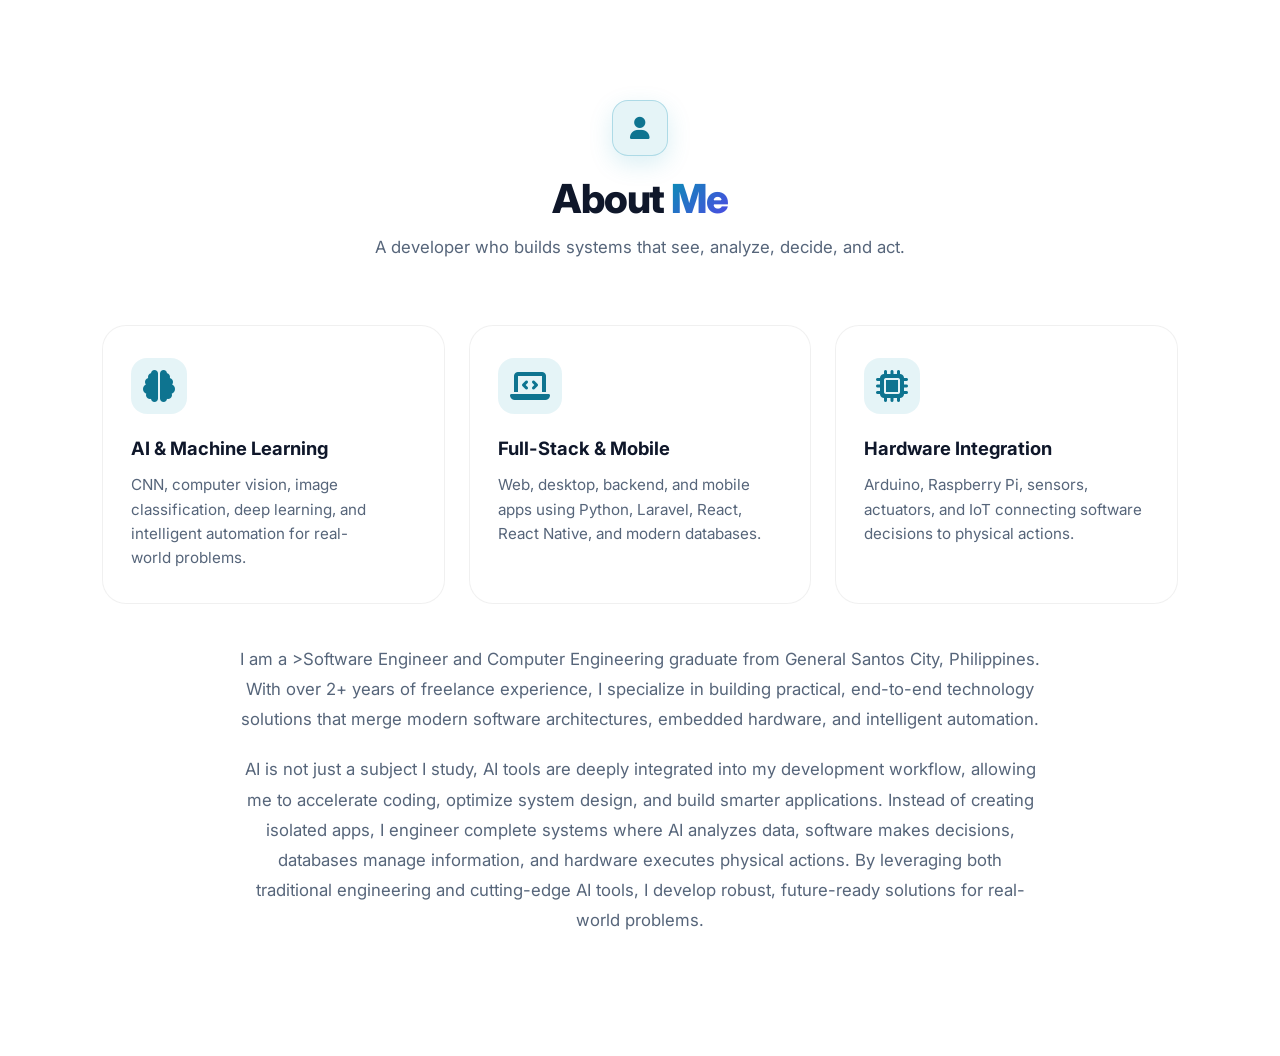
==== about.html @ 4d7862f5 "Update portfolio design and add SwineTrack QA" ====
<!DOCTYPE html>
<html lang="en">

<head>
    <meta charset="UTF-8" />
    <meta name="viewport" content="width=device-width, initial-scale=1.0, viewport-fit=cover" />
    <title>About | Joever L. Sayson</title>
    <link rel="preconnect" href="https://fonts.googleapis.com" />
    <link rel="preconnect" href="https://fonts.gstatic.com" crossorigin />
    <link href="https://fonts.googleapis.com/css2?family=Inter:wght@300;400;500;600;700;800&family=JetBrains+Mono:wght@400;500;600&display=swap" rel="stylesheet" />
    <link rel="stylesheet" href="https://cdnjs.cloudflare.com/ajax/libs/font-awesome/6.5.1/css/all.min.css" />
    <link rel="stylesheet" href="style.css" />
    <script>
        (function() {
            const saved = localStorage.getItem("theme");
            const prefersLight = window.matchMedia("(prefers-color-scheme: light)").matches;
            if (saved === "light" || (!saved && prefersLight)) document.documentElement.setAttribute("data-theme", "light");
        })();
    </script>
</head>

<body class="frame-body">

    <section class="section" id="about">
        <div class="container">
            <div class="section-head reveal">
                <span class="section-icon"><i class="fa-solid fa-user"></i></span>
                <h2>About <span class="accent">Me</span></h2>
                <p class="section-sub">A developer who builds systems that see, analyze, decide, and act.</p>
            </div>

            <div class="about-grid">
                <!-- Card 1: AI & ML -->
                <div class="about-card reveal tilt">
                    <i class="fa-solid fa-brain about-icon"></i>
                    <h3>AI & Machine Learning</h3>
                    <p>CNN, computer vision, image classification, deep learning, and intelligent automation for real-world problems.</p>
                </div>

                <!-- Card 2: Full-Stack -->
                <div class="about-card reveal tilt">
                    <i class="fa-solid fa-laptop-code about-icon"></i>
                    <h3>Full-Stack & Mobile</h3>
                    <p>Web, desktop, backend, and mobile apps using Python, Laravel, React, React Native, and modern databases.</p>
                </div>

                <!-- Card 3: Hardware -->
                <div class="about-card reveal tilt">
                    <i class="fa-solid fa-microchip about-icon"></i>
                    <h3>Hardware Integration</h3>
                    <p>Arduino, Raspberry Pi, sensors, actuators, and IoT connecting software decisions to physical actions.</p>
                </div>

            </div>
        </div>

        <!-- UPDATED TEXT SUMMARY -->
        <div class="about-text reveal">
            <p>I am a >Software Engineer and Computer Engineering graduate from General Santos City, Philippines. With over 2+ years of freelance experience, I specialize in building practical, end-to-end technology solutions that merge modern software architectures,
                embedded hardware, and intelligent automation.</p>

            <p>AI is not just a subject I study, AI tools are deeply integrated into my development workflow, allowing me to accelerate coding, optimize system design, and build smarter applications. Instead of creating isolated apps, I engineer complete
                systems where AI analyzes data, software makes decisions, databases manage information, and hardware executes physical actions. By leveraging both traditional engineering and cutting-edge AI tools, I develop robust, future-ready solutions
                for real-world problems.</p>
        </div>
    </section>

    <script src="script.js"></script>
</body>

</html>
---- style.css ----
/* ============================================================
   JOEVER L. SAYSON — PORTFOLIO (Refined)
   Same class names as before: drop-in replacement.
   ============================================================ */


/* ============ 1. TOKENS ============ */

:root {
    color-scheme: dark;
    /* Raw channels, so one value drives every tint and glow */
    --primary-rgb: 6, 182, 212;
    /* Color */
    --bg: #030305;
    --bg-alt: #0a0a0f;
    --surface: rgba(18, 18, 26, 0.6);
    --surface-solid: #0e0e16;
    --surface-hover: rgba(28, 28, 40, 0.8);
    --border: rgba(255, 255, 255, 0.06);
    --border-hover: rgba(var(--primary-rgb), 0.3);
    --text: #ffffff;
    --text-muted: #9aa8bd;
    /* lifted slightly for AA contrast on --bg */
    --text-soft: #cbd5e1;
    --primary: #06b6d4;
    --primary-soft: rgba(var(--primary-rgb), 0.1);
    --primary-line: rgba(var(--primary-rgb), 0.25);
    --gradient: linear-gradient(135deg, #06b6d4, #6366f1);
    --header-bg: rgba(3, 3, 5, 0.9);
    --drawer-bg: #050508;
    --btn-ghost-bg: rgba(255, 255, 255, 0.03);
    --btn-ghost-border: rgba(255, 255, 255, 0.08);
    --on-primary: #ffffff;
    /* Status colors (badges) */
    --green: #34d399;
    --orange: #fb923c;
    --pink: #f472b6;
    --violet: #a78bfa;
    /* Radii */
    --radius-sm: 10px;
    --radius: 16px;
    --radius-lg: 24px;
    --radius-full: 999px;
    /* Shadows */
    --shadow-sm: 0 4px 12px rgba(0, 0, 0, 0.2);
    --shadow: 0 12px 32px rgba(0, 0, 0, 0.4);
    --shadow-glow: 0 12px 40px rgba(var(--primary-rgb), 0.15);
    /* Motion */
    --ease-spring: cubic-bezier(0.175, 0.885, 0.32, 1.275);
    --ease-out: cubic-bezier(0.16, 1, 0.3, 1);
    --t-fast: 0.2s;
    --t: 0.4s;
    /* Only animate properties that are cheap and meaningful (never `all`) */
    --transition: color var(--t) var(--ease-out), background-color var(--t) var(--ease-out), border-color var(--t) var(--ease-out), box-shadow var(--t) var(--ease-out), opacity var(--t) var(--ease-out), transform var(--t) var(--ease-out);
    /* Type */
    --font-sans: 'Inter', system-ui, -apple-system, BlinkMacSystemFont, 'Segoe UI', Roboto, sans-serif;
    --font-mono: 'JetBrains Mono', ui-monospace, SFMono-Regular, Menlo, Consolas, monospace;
    /* Layout */
    --sidebar-width: 280px;
    --header-height: 70px;
    --container-max: 1140px;
    --container-pad: clamp(20px, 4vw, 32px);
    --section-pad-y: clamp(64px, 8vw, 100px);
    /* Z-index scale */
    --z-base: 1;
    --z-header: 1001;
    --z-overlay: 1000;
    --z-sidebar: 1002;
}

[data-theme="light"] {
    color-scheme: light;
    --primary-rgb: 8, 145, 178;
    --bg: #f8fafc;
    --bg-alt: #f1f5f9;
    --surface: rgba(255, 255, 255, 0.7);
    --surface-solid: #ffffff;
    --surface-hover: rgba(255, 255, 255, 0.95);
    --border: rgba(0, 0, 0, 0.06);
    --border-hover: rgba(var(--primary-rgb), 0.35);
    --text: #0f172a;
    --text-muted: #56657a;
    --text-soft: #334155;
    --primary: #0e7490;
    /* darker cyan: passes AA on light surfaces */
    --gradient: linear-gradient(135deg, #0891b2, #4f46e5);
    --header-bg: rgba(248, 250, 252, 0.9);
    --drawer-bg: #ffffff;
    --btn-ghost-bg: rgba(0, 0, 0, 0.03);
    --btn-ghost-border: rgba(0, 0, 0, 0.08);
    --green: #047857;
    --orange: #c2410c;
    --pink: #be185d;
    --violet: #6d28d9;
    --shadow-sm: 0 4px 12px rgba(0, 0, 0, 0.06);
    --shadow: 0 12px 32px rgba(0, 0, 0, 0.08);
    --shadow-glow: 0 12px 40px rgba(var(--primary-rgb), 0.12);
}


/* ============ 2. RESET & BASE ============ */

*,
*::before,
*::after {
    margin: 0;
    padding: 0;
    box-sizing: border-box;
}

html {
    scroll-behavior: smooth;
    scroll-padding-top: calc(var(--header-height) + 16px);
    -webkit-text-size-adjust: 100%;
    text-size-adjust: 100%;
}

body {
    font-family: var(--font-sans);
    background: var(--bg);
    color: var(--text);
    line-height: 1.6;
    font-size: 15.5px;
    -webkit-font-smoothing: antialiased;
    -moz-osx-font-smoothing: grayscale;
    text-rendering: optimizeLegibility;
}


/* Shell (index): locked scroll, content lives in the iframe */

body:not(.frame-body) {
    height: 100vh;
    height: 100dvh;
    overflow: hidden;
}


/* Frame pages: scrollable and transparent so the web background shows through */

body.frame-body {
    min-height: 100vh;
    overflow-x: hidden;
    background: transparent !important;
    /* intentional: iframe shows parent background */
}

h1,
h2,
h3,
h4 {
    text-wrap: balance;
}

p {
    text-wrap: pretty;
}

a {
    color: inherit;
    text-decoration: none;
    transition: var(--transition);
}

img,
svg {
    max-width: 100%;
    display: block;
}

img {
    height: auto;
}

button {
    font: inherit;
    cursor: pointer;
    border: none;
    background: none;
    color: inherit;
    -webkit-tap-highlight-color: transparent;
}

::selection {
    background: rgba(var(--primary-rgb), 0.35);
    color: var(--text);
}


/* Visible keyboard focus everywhere (was missing) */

:focus-visible {
    outline: 2px solid var(--primary);
    outline-offset: 3px;
    border-radius: var(--radius-sm);
}

:focus:not(:focus-visible) {
    outline: none;
}

.skip-link {
    position: fixed;
    top: 8px;
    left: 8px;
    padding: 10px 18px;
    border-radius: var(--radius-full);
    background: var(--primary);
    color: var(--on-primary);
    font-weight: 600;
    transform: translateY(-200%);
    z-index: 2000;
}

.skip-link:focus {
    transform: none;
}

.sr-only {
    position: absolute;
    width: 1px;
    height: 1px;
    overflow: hidden;
    clip-path: inset(50%);
    white-space: nowrap;
}


/* ============ 3. MOBILE HEADER ============ */

.mobile-header {
    display: none;
    position: fixed;
    inset: 0 0 auto 0;
    height: calc(var(--header-height) + env(safe-area-inset-top, 0px));
    padding: env(safe-area-inset-top, 0px) 20px 0;
    background: var(--header-bg);
    border-bottom: 1px solid var(--border);
    z-index: var(--z-header);
    align-items: center;
    justify-content: space-between;
}

@supports (backdrop-filter: blur(1px)) or (-webkit-backdrop-filter: blur(1px)) {
    .mobile-header {
        -webkit-backdrop-filter: blur(20px);
        backdrop-filter: blur(20px);
    }
}

.mobile-logo .logo-circle {
    display: grid;
    place-items: center;
    width: 40px;
    height: 40px;
    border-radius: 12px;
    background: var(--gradient);
    color: var(--on-primary);
    font-weight: 700;
    font-size: 1.1rem;
    box-shadow: 0 4px 12px rgba(var(--primary-rgb), 0.3);
}

.mobile-actions {
    display: flex;
    align-items: center;
    gap: 12px;
}


/* ============ 4. SIDEBAR ============ */

.sidebar {
    position: fixed;
    inset: 0 auto 0 0;
    width: var(--sidebar-width);
    height: 100vh;
    height: 100dvh;
    background: var(--surface);
    border-right: 1px solid var(--border);
    display: flex;
    flex-direction: column;
    z-index: var(--z-overlay);
    padding: 28px 20px;
    padding-bottom: calc(28px + env(safe-area-inset-bottom, 0px));
}

@supports (backdrop-filter: blur(1px)) or (-webkit-backdrop-filter: blur(1px)) {
    .sidebar {
        -webkit-backdrop-filter: blur(24px);
        backdrop-filter: blur(24px);
    }
}

.logo {
    display: flex;
    align-items: center;
    gap: 12px;
    font-weight: 700;
    color: var(--text);
    font-size: 1.2rem;
    margin-bottom: 40px;
    padding-left: 8px;
}

.logo-img,
.logo-mark {
    width: 38px;
    height: 38px;
    border-radius: 10px;
}

.logo-img {
    object-fit: contain;
}

.logo-mark {
    display: grid;
    place-items: center;
    background: var(--gradient);
    color: var(--on-primary);
    font-size: 0.95rem;
    box-shadow: 0 4px 12px rgba(var(--primary-rgb), 0.3);
}

.logo-text span {
    color: var(--primary);
}

.side-links {
    display: flex;
    flex-direction: column;
    gap: 6px;
    flex: 1;
    overflow-y: auto;
    overscroll-behavior: contain;
    scrollbar-width: none;
    -ms-overflow-style: none;
    padding-right: 4px;
}

.side-links::-webkit-scrollbar {
    display: none;
}

.nav-link {
    display: flex;
    align-items: center;
    gap: 14px;
    min-height: 48px;
    padding: 12px 16px;
    border-radius: var(--radius-sm);
    font-size: 0.95rem;
    font-weight: 500;
    color: var(--text-muted);
    position: relative;
    overflow: hidden;
}

.nav-link i {
    font-size: 1.1rem;
    width: 20px;
    text-align: center;
    transition: transform 0.3s var(--ease-spring);
}

.nav-link:hover {
    color: var(--text);
    background: var(--surface-hover);
}

.nav-link:hover i {
    transform: translateX(4px) scale(1.1);
}

.nav-link.active {
    color: var(--primary);
    background: var(--primary-soft);
    font-weight: 600;
}

.nav-link.active::before {
    content: '';
    position: absolute;
    left: 0;
    top: 20%;
    bottom: 20%;
    width: 4px;
    background: var(--primary);
    border-radius: 0 4px 4px 0;
    box-shadow: 0 0 12px var(--primary);
}

.sidebar-bottom {
    margin-top: auto;
    padding-top: 20px;
    border-top: 1px solid var(--border);
}


/* ============ 5. ICON BUTTONS & THEME TOGGLE ============ */

.theme-toggle,
.menu-toggle,
.mobile-close {
    display: none;
    align-items: center;
    justify-content: center;
    width: 44px;
    height: 44px;
    border-radius: 14px;
    background: var(--btn-ghost-bg);
    border: 1px solid var(--btn-ghost-border);
    color: var(--text-soft);
    font-size: 1.1rem;
    box-shadow: var(--shadow-sm);
    transition: var(--transition);
}

.theme-toggle:hover,
.menu-toggle:hover,
.mobile-close:hover {
    color: var(--primary);
    border-color: var(--primary-line);
    background: var(--primary-soft);
}


/* Desktop sidebar variant */

.sidebar-bottom .theme-toggle {
    display: flex;
    justify-content: flex-start;
    width: 100%;
    height: 48px;
    gap: 12px;
    padding: 0 16px;
    background: var(--bg-alt);
    border-color: var(--border);
    border-radius: var(--radius-sm);
    box-shadow: none;
}

.sidebar-bottom .theme-toggle i {
    display: flex;
    justify-content: center;
    align-items: center;
    width: 24px;
    font-size: 1.1rem;
}

.sidebar-bottom .theme-toggle span {
    font-size: 0.95rem;
    font-weight: 600;
    letter-spacing: 0.02em;
}

.sidebar-bottom .theme-toggle:hover {
    background: var(--primary-soft);
    border-color: var(--primary-line);
    color: var(--primary);
}

.theme-toggle.rotating i {
    animation: spin 0.5s var(--ease-spring);
}

@keyframes spin {
    to {
        transform: rotate(360deg);
    }
}


/* ============ 6. MAIN CONTENT (IFRAME) ============ */

.main-content {
    margin-left: var(--sidebar-width);
    width: calc(100% - var(--sidebar-width));
    height: 100vh;
    height: 100dvh;
    position: relative;
    z-index: var(--z-base);
}

#content-frame {
    display: block;
    width: 100%;
    height: 100%;
    border: 0;
    background: transparent;
    position: relative;
    z-index: var(--z-base);
}


/* ============ 7. SPIDER WEB BACKGROUND ============ */

.spider-bg {
    position: absolute;
    inset: 0;
    z-index: 0;
    overflow: hidden;
    background: var(--bg);
    pointer-events: none;
}


/* Fade only the artwork, not the whole background, in light mode */

[data-theme="light"] .web-svg {
    opacity: 0.6;
}

.web-svg {
    width: 100%;
    height: 100%;
}

.spider-container {
    animation: dropSpider 3s ease-in-out infinite alternate;
    transform-origin: 500px 500px;
    will-change: transform;
}

@keyframes dropSpider {
    from {
        transform: translateY(0);
    }
    to {
        transform: translateY(40px);
    }
}

.spider path {
    transform-box: fill-box;
    /* makes `center` mean each leg's own center */
    transform-origin: center;
    animation: legWiggle 2s ease-in-out infinite alternate;
}

@keyframes legWiggle {
    from {
        transform: rotate(0deg);
    }
    to {
        transform: rotate(3deg);
    }
}


/* ============ 8. NAV OVERLAY ============ */

.nav-overlay {
    position: fixed;
    inset: 0;
    background: rgba(0, 0, 0, 0.6);
    opacity: 0;
    visibility: hidden;
    transition: opacity var(--t) var(--ease-out), visibility var(--t);
    z-index: var(--z-overlay);
}

@supports (backdrop-filter: blur(1px)) or (-webkit-backdrop-filter: blur(1px)) {
    .nav-overlay {
        -webkit-backdrop-filter: blur(8px);
        backdrop-filter: blur(8px);
    }
}

.nav-overlay.active {
    opacity: 1;
    visibility: visible;
}


/* ============ 9. CONTAINER & SECTIONS ============ */

.container {
    width: 100%;
    max-width: var(--container-max);
    margin-inline: auto;
    padding-inline: var(--container-pad);
}

.section {
    padding-block: var(--section-pad-y);
    position: relative;
}

.section-head {
    text-align: center;
    max-width: 680px;
    margin: 0 auto clamp(40px, 6vw, 64px);
}

.section-icon {
    display: inline-grid;
    place-items: center;
    width: 56px;
    height: 56px;
    border-radius: var(--radius);
    background: var(--primary-soft);
    border: 1px solid var(--primary-line);
    color: var(--primary);
    font-size: 1.4rem;
    margin-bottom: 20px;
    box-shadow: 0 8px 24px rgba(var(--primary-rgb), 0.15);
}

.section-head h2 {
    font-size: clamp(1.8rem, 4vw, 2.5rem);
    font-weight: 800;
    letter-spacing: -0.03em;
    line-height: 1.15;
    margin-bottom: 12px;
}

.section-head h2 .accent {
    color: var(--primary);
    /* fallback if clip unsupported */
    background: var(--gradient);
    -webkit-background-clip: text;
    background-clip: text;
    -webkit-text-fill-color: transparent;
}

.section-sub {
    color: var(--text-muted);
    font-size: 1.05rem;
}


/* ============ 10. HERO ============ */

.hero {
    min-height: 100vh;
    min-height: 100dvh;
    display: flex;
    flex-direction: column;
    align-items: center;
    justify-content: center;
    padding: 100px var(--container-pad) 60px;
    position: relative;
    overflow: hidden;
}

.hero-bg {
    position: absolute;
    inset: 0;
    z-index: 0;
    pointer-events: none;
}

.grid-overlay {
    position: absolute;
    inset: 0;
    background-image: linear-gradient(rgba(var(--primary-rgb), 0.03) 1px, transparent 1px), linear-gradient(90deg, rgba(var(--primary-rgb), 0.03) 1px, transparent 1px);
    background-size: 50px 50px;
    -webkit-mask-image: radial-gradient(ellipse at center, #000 10%, transparent 70%);
    mask-image: radial-gradient(ellipse at center, #000 10%, transparent 70%);
}

.hero-content {
    display: grid;
    grid-template-columns: 1.2fr 0.8fr;
    gap: 48px;
    align-items: center;
    max-width: var(--container-max);
    width: 100%;
    position: relative;
    z-index: var(--z-base);
}

.hero-greeting {
    display: inline-block;
    color: var(--primary);
    font-weight: 600;
    font-size: 0.95rem;
    margin-bottom: 16px;
    padding: 6px 16px;
    background: var(--primary-soft);
    border: 1px solid var(--primary-line);
    border-radius: var(--radius-full);
}

.hero-name {
    font-size: clamp(2.2rem, 5vw, 3.8rem);
    font-weight: 800;
    letter-spacing: -0.04em;
    line-height: 1.1;
    margin-bottom: 12px;
}

.hero-title {
    font-size: clamp(1.1rem, 2vw, 1.4rem);
    color: var(--text-soft);
    font-weight: 500;
    margin-bottom: 16px;
}

.hero-role {
    font-family: var(--font-mono);
    font-size: clamp(1rem, 2vw, 1.2rem);
    color: var(--primary);
    font-weight: 500;
    min-height: 1.6em;
    /* prevents layout shift while typing */
    margin-bottom: 24px;
}

.hero-role .cursor {
    display: inline-block;
    width: 2px;
    height: 1.1em;
    /* was missing: cursor had no height */
    vertical-align: text-bottom;
    margin-left: 2px;
    background-color: var(--primary);
    animation: blink 1s step-end infinite;
}

@keyframes blink {
    50% {
        opacity: 0;
    }
}

.hero-desc {
    color: var(--text-muted);
    max-width: 56ch;
    margin-bottom: 36px;
    font-size: 1.05rem;
    line-height: 1.7;
}

.hero-desc strong {
    color: var(--text-soft);
}

.hero-cta {
    display: flex;
    flex-wrap: wrap;
    gap: 16px;
    margin-bottom: 40px;
}

.btn {
    display: inline-flex;
    align-items: center;
    justify-content: center;
    gap: 10px;
    min-height: 48px;
    padding: 14px 28px;
    border-radius: var(--radius-full);
    font-weight: 600;
    font-size: 0.95rem;
    border: 1px solid transparent;
    position: relative;
    overflow: hidden;
    isolation: isolate;
    transition: var(--transition);
}

.btn-primary {
    background: var(--gradient);
    color: var(--on-primary);
    box-shadow: 0 8px 24px rgba(var(--primary-rgb), 0.3);
}

.btn-primary::before {
    content: '';
    position: absolute;
    inset: 0;
    z-index: -1;
    background: linear-gradient(90deg, transparent, rgba(255, 255, 255, 0.2), transparent);
    transform: translateX(-100%);
    transition: transform 0.6s var(--ease-out);
}

.btn-outline {
    border-color: var(--border-hover);
    color: var(--text);
    background: var(--surface);
}

@supports (backdrop-filter: blur(1px)) or (-webkit-backdrop-filter: blur(1px)) {
    .btn-outline {
        -webkit-backdrop-filter: blur(10px);
        backdrop-filter: blur(10px);
    }
}

.btn:active {
    transform: translateY(0) scale(0.98);
}

.hero-socials {
    display: flex;
    flex-wrap: wrap;
    gap: 12px;
    align-items: center;
}

.hero-socials a {
    display: grid;
    place-items: center;
    width: 46px;
    height: 46px;
    border-radius: var(--radius-sm);
    background: var(--bg-alt);
    border: 1px solid var(--border);
    color: var(--text-soft);
    font-size: 1.2rem;
    transition: all 0.3s var(--ease-out);
}


/* Hover effect */

.hero-socials a:hover {
    color: #ffffff;
    border-color: var(--primary);
    background: var(--primary);
    transform: translateY(-4px);
    box-shadow: 0 8px 20px rgba(var(--primary-rgb), 0.3);
}


/* Para sa custom SVG (DeepSeek) */

.hero-socials a svg {
    width: 22px;
    height: 22px;
    fill: currentColor;
}

.hero-image {
    display: flex;
    justify-content: center;
    perspective: 1000px;
}

.image-frame {
    position: relative;
    width: clamp(240px, 30vw, 340px);
    aspect-ratio: 1;
    border-radius: 50%;
    padding: 8px;
    background: var(--gradient);
    box-shadow: 0 0 80px rgba(var(--primary-rgb), 0.25);
    animation: float 6s ease-in-out infinite;
}

@keyframes float {
    50% {
        transform: translateY(-15px);
    }
}

.image-frame img {
    width: 100%;
    height: 100%;
    object-fit: cover;
    border-radius: 50%;
    border: 6px solid var(--bg);
}

.glow-ring {
    position: absolute;
    inset: -15px;
    border-radius: 50%;
    border: 2px dashed var(--primary-line);
    animation: rotateRing 20s linear infinite;
    pointer-events: none;
}

@keyframes rotateRing {
    to {
        transform: rotate(360deg);
    }
}

.scroll-down {
    position: absolute;
    bottom: 32px;
    left: 50%;
    display: grid;
    place-items: center;
    width: 46px;
    height: 46px;
    border-radius: 50%;
    border: 1px solid var(--border);
    background: var(--surface);
    color: var(--text-muted);
    animation: bounce 2s infinite;
    z-index: var(--z-base);
    transform: translateX(-50%);
    transition: color var(--t) var(--ease-out), border-color var(--t) var(--ease-out);
}

.scroll-down:hover {
    color: var(--primary);
    border-color: var(--primary-line);
}

@keyframes bounce {
    0%,
    100% {
        transform: translateX(-50%) translateY(0);
    }
    50% {
        transform: translateX(-50%) translateY(8px);
    }
}


/* ============ 11. CARDS & GRIDS ============ */

.about-grid,
.skills-grid,
.contact-grid {
    display: grid;
    grid-template-columns: repeat(auto-fit, minmax(min(100%, 280px), 1fr));
    gap: 24px;
    margin-bottom: 40px;
}


/* Shared glass-card base */

.about-card,
.skill-card,
.contact-card,
.project-card,
.mini-card,
.flow-step {
    background: var(--surface);
    border: 1px solid var(--border);
    transition: var(--transition);
}

@supports (backdrop-filter: blur(1px)) or (-webkit-backdrop-filter: blur(1px)) {
    .about-card,
    .skill-card,
    .contact-card,
    .project-card,
    .mini-card {
        -webkit-backdrop-filter: blur(12px);
        backdrop-filter: blur(12px);
    }
}

.about-card,
.skill-card,
.contact-card {
    border-radius: var(--radius-lg);
    padding: 32px 28px;
    position: relative;
    overflow: hidden;
}

.about-card::before,
.skill-card::before,
.contact-card::before {
    content: '';
    position: absolute;
    inset: 0 0 auto 0;
    height: 1px;
    background: linear-gradient(90deg, transparent, rgba(var(--primary-rgb), 0.5), transparent);
    opacity: 0;
    transition: opacity 0.4s ease;
}

.about-icon {
    display: inline-block;
    font-size: 2rem;
    color: var(--primary);
    margin-bottom: 20px;
    padding: 12px;
    background: var(--primary-soft);
    border-radius: var(--radius);
}

.about-card h3,
.contact-card h4 {
    font-size: 1.15rem;
    font-weight: 700;
    margin-bottom: 10px;
    color: var(--text);
}

.about-card p,
.contact-card p {
    color: var(--text-muted);
    font-size: 0.95rem;
    line-height: 1.6;
}

.about-text {
    max-width: 800px;
    margin-inline: auto;
    text-align: center;
    color: var(--text-muted);
    font-size: 1.05rem;
    line-height: 1.8;
}

.about-text p {
    margin-bottom: 20px;
}

.about-text strong {
    color: var(--text);
}


/* ============ 12. SKILLS ============ */

.skill-head {
    display: flex;
    align-items: center;
    gap: 14px;
    margin-bottom: 24px;
}

.skill-head i {
    font-size: 1.4rem;
    color: var(--primary);
}

.skill-head h3 {
    font-size: 1.1rem;
    font-weight: 700;
}

.tags {
    display: flex;
    flex-wrap: wrap;
    gap: 10px;
}

.tags span {
    font-size: 0.8rem;
    padding: 6px 14px;
    border-radius: var(--radius-full);
    background: var(--bg-alt);
    border: 1px solid var(--border);
    color: var(--text-soft);
    cursor: default;
    transition: var(--transition);
}


/* ============ 13. PROJECT CARDS ============ */

.project-card {
    border-radius: var(--radius-lg);
    padding: clamp(28px, 4vw, 40px);
    margin-bottom: 28px;
}

.project-card.featured {
    border-color: var(--primary-line);
    background: linear-gradient(160deg, rgba(var(--primary-rgb), 0.06), var(--surface) 60%);
}

.project-info h3 {
    font-size: clamp(1.2rem, 2.5vw, 1.5rem);
    font-weight: 700;
    margin-bottom: 16px;
    line-height: 1.4;
    color: var(--text);
}

.project-info p {
    color: var(--text-muted);
    font-size: 0.95rem;
    margin-bottom: 16px;
    line-height: 1.7;
    max-width: 75ch;
}

.project-info p strong {
    color: var(--text-soft);
}


/* Badges: one base, color via custom property (keeps variants DRY) */

.project-badge {
    --badge: var(--text-soft);
    display: inline-flex;
    align-items: center;
    gap: 8px;
    font-size: 0.8rem;
    font-weight: 600;
    padding: 8px 16px;
    border-radius: var(--radius-full);
    margin-bottom: 20px;
    color: var(--badge);
    border: 1px solid color-mix(in srgb, var(--badge) 25%, transparent);
    background: color-mix(in srgb, var(--badge) 10%, transparent);
}

.badge-green {
    --badge: var(--green);
}

.badge-orange {
    --badge: var(--orange);
}

.badge-pink {
    --badge: var(--pink);
}

.thesis-badge {
    --badge: var(--violet);
}

.project-highlights {
    display: grid;
    grid-template-columns: repeat(auto-fit, minmax(min(100%, 220px), 1fr));
    gap: 16px;
    margin-block: 24px;
}

.highlight {
    display: flex;
    gap: 14px;
    align-items: flex-start;
    padding: 16px;
    border-radius: var(--radius-sm);
    background: var(--bg-alt);
    border: 1px solid var(--border);
    transition: var(--transition);
}

.highlight:hover {
    background: var(--surface-hover);
    border-color: var(--primary-line);
}

.highlight i {
    color: var(--primary);
    font-size: 1.1rem;
    margin-top: 4px;
    flex-shrink: 0;
}

.highlight strong {
    display: block;
    font-size: 0.85rem;
    color: var(--text);
    margin-bottom: 4px;
}

.highlight span {
    font-size: 0.85rem;
    color: var(--text-muted);
    line-height: 1.5;
}

.project-tech {
    display: flex;
    flex-wrap: wrap;
    gap: 10px;
    margin-top: 20px;
}

.project-tech span {
    font-family: var(--font-mono);
    font-size: 0.8rem;
    padding: 6px 14px;
    border-radius: var(--radius-full);
    background: var(--primary-soft);
    color: var(--primary);
    border: 1px solid var(--primary-line);
}

.thesis-label {
    display: inline-flex;
    align-items: center;
    gap: 10px;
    font-size: 0.9rem;
    font-weight: 600;
    color: var(--primary);
    background: var(--primary-soft);
    padding: 10px 20px;
    border-radius: var(--radius-full);
    border: 1px solid var(--primary-line);
    margin-bottom: 24px;
}


/* ============ 14. APPROACH FLOW ============ */

.approach-flow {
    display: flex;
    flex-wrap: wrap;
    align-items: center;
    justify-content: center;
    gap: 16px;
    margin-bottom: 56px;
}

.flow-step {
    border-radius: var(--radius);
    padding: 28px 24px;
    text-align: center;
    flex: 1 1 180px;
    max-width: 220px;
}

.flow-icon {
    display: grid;
    place-items: center;
    width: 56px;
    height: 56px;
    border-radius: var(--radius);
    background: var(--primary-soft);
    border: 1px solid var(--primary-line);
    color: var(--primary);
    font-size: 1.4rem;
    margin: 0 auto 16px;
}

.flow-step h4 {
    font-size: 1rem;
    font-weight: 700;
    margin-bottom: 8px;
}

.flow-step p {
    font-size: 0.85rem;
    color: var(--text-muted);
}

.flow-arrow {
    color: var(--primary);
    font-size: 1.2rem;
    opacity: 0.5;
    flex-shrink: 0;
}

.quote {
    max-width: 760px;
    margin-inline: auto;
    text-align: center;
    font-size: clamp(1.1rem, 2.5vw, 1.4rem);
    font-style: italic;
    color: var(--text-soft);
    padding: clamp(24px, 4vw, 40px);
    border-radius: var(--radius-lg);
    background: var(--primary-soft);
    border: 1px solid var(--primary-line);
    line-height: 1.7;
    box-shadow: var(--shadow-glow);
}


/* ============ 15. MINI CARDS ============ */

.other-projects {
    margin-top: 48px;
    width: 100%;
}

.mini-title {
    font-size: 1.4rem;
    font-weight: 700;
    margin-bottom: 24px;
    color: var(--text);
    text-align: center;
}

.mini-grid {
    display: grid;
    grid-template-columns: repeat(auto-fit, minmax(min(100%, 280px), 1fr));
    gap: 20px;
}

.mini-card {
    display: flex;
    flex-direction: column;
    align-items: flex-start;
    border-radius: var(--radius-lg);
    padding: 28px 24px;
}

.mini-card i {
    display: inline-block;
    font-size: 1.5rem;
    color: var(--primary);
    margin-bottom: 16px;
    padding: 12px;
    background: var(--primary-soft);
    border-radius: 12px;
}

.mini-card h4 {
    font-size: 1.1rem;
    font-weight: 700;
    margin-bottom: 10px;
    color: var(--text);
}

.mini-card p {
    font-size: 0.95rem;
    color: var(--text-muted);
    line-height: 1.6;
}


/* ============ 16. REVEAL ON SCROLL ============ */

.reveal {
    opacity: 0;
    transform: translateY(30px);
    transition: opacity 0.8s var(--ease-out) var(--delay, 0s), transform 0.8s var(--ease-out) var(--delay, 0s);
}

.reveal.active {
    opacity: 1;
    transform: none;
}


/* If JS is disabled, never hide content */

@media (scripting: none) {
    .reveal {
        opacity: 1;
        transform: none;
    }
}


/* ============ 17. HOVER EFFECTS (pointer devices only) ============
   Prevents "sticky hover" on touch screens. */

@media (hover: hover) and (pointer: fine) {
    .theme-toggle:hover,
    .menu-toggle:hover,
    .mobile-close:hover,
    .sidebar-bottom .theme-toggle:hover,
    .btn-primary:hover,
    .btn-outline:hover {
        transform: translateY(-2px);
    }
    .btn-primary:hover {
        transform: translateY(-3px);
        box-shadow: 0 12px 32px rgba(var(--primary-rgb), 0.4);
    }
    .btn-primary:hover::before {
        transform: translateX(100%);
    }
    .btn-outline:hover {
        transform: translateY(-3px);
        background: var(--primary-soft);
        border-color: var(--primary);
    }
    .hero-socials a:hover {
        color: var(--primary);
        border-color: var(--primary-line);
        background: var(--primary-soft);
        transform: translateY(-4px);
        box-shadow: 0 8px 20px rgba(var(--primary-rgb), 0.15);
    }
    .about-card:hover,
    .skill-card:hover,
    .contact-card:hover,
    .flow-step:hover {
        border-color: var(--border-hover);
        transform: translateY(-6px);
        box-shadow: var(--shadow-glow);
        background: var(--surface-hover);
    }
    .about-card:hover::before,
    .skill-card:hover::before,
    .contact-card:hover::before {
        opacity: 1;
    }
    .project-card:hover,
    .mini-card:hover {
        border-color: var(--border-hover);
        background: var(--surface-hover);
        box-shadow: var(--shadow-glow);
        transform: translateY(-4px);
    }
    .tags span:hover {
        color: var(--primary);
        border-color: var(--primary-line);
        background: var(--primary-soft);
        transform: translateY(-2px);
    }
}


/* ============ 18. RESPONSIVE ============ */

@media (max-width: 1024px) {
     :root {
        --sidebar-width: 250px;
    }
}

@media (max-width: 900px) {
    .hero-content {
        grid-template-columns: 1fr;
        text-align: center;
        gap: 40px;
        padding-top: 40px;
    }
    .hero-text {
        display: flex;
        flex-direction: column;
        align-items: center;
    }
    .hero-desc {
        margin-inline: auto;
    }
    .hero-cta,
    .hero-socials {
        justify-content: center;
    }
    .hero-image {
        order: -1;
    }
    .image-frame {
        width: clamp(200px, 45vw, 260px);
    }
}

@media (max-width: 768px) {
    .mobile-header {
        display: flex;
    }
    .theme-toggle,
    .menu-toggle {
        display: flex;
    }
    /* Off-canvas drawer: transform (GPU) instead of animating `left`,
       and visibility:hidden so offscreen links can't be tabbed to. */
    .sidebar {
        width: 100%;
        max-width: 320px;
        background: var(--drawer-bg);
        box-shadow: 20px 0 60px rgba(0, 0, 0, 0.6);
        padding: 24px;
        z-index: var(--z-sidebar);
        transform: translateX(-105%);
        visibility: hidden;
        -webkit-backdrop-filter: none;
        backdrop-filter: none;
        transition: transform 0.45s var(--ease-out), visibility 0s linear 0.45s;
    }
    .sidebar.open {
        transform: none;
        visibility: visible;
        transition-delay: 0s;
    }
    .mobile-close {
        display: flex;
        position: absolute;
        top: 20px;
        right: 20px;
        width: 40px;
        height: 40px;
    }
    .side-links {
        margin-top: 50px;
    }
    .sidebar-bottom {
        display: none;
    }
    .main-content {
        margin-left: 0;
        width: 100%;
        margin-top: calc(var(--header-height) + env(safe-area-inset-top, 0px));
        height: calc(100vh - var(--header-height) - env(safe-area-inset-top, 0px));
        height: calc(100dvh - var(--header-height) - env(safe-area-inset-top, 0px));
    }
    .section {
        padding-block: 60px;
    }
    .approach-flow {
        flex-direction: column;
        gap: 12px;
    }
    .flow-step {
        max-width: 100%;
        width: 100%;
    }
    .flow-arrow {
        transform: rotate(90deg);
        margin-block: 8px;
    }
    .project-highlights {
        grid-template-columns: 1fr;
    }
    .hero {
        padding-top: 40px;
    }
}

@media (max-width: 480px) {
    body {
        font-size: 14.5px;
    }
    .hero-cta {
        flex-direction: column;
        width: 100%;
    }
    .btn {
        width: 100%;
    }
    .about-grid,
    .skills-grid,
    .mini-grid,
    .contact-grid {
        grid-template-columns: 1fr;
    }
    .mini-card {
        align-items: center;
        text-align: center;
    }
}


/* ============ 19. ACCESSIBILITY PREFERENCES ============ */

@media (prefers-reduced-motion: reduce) {
    *,
    *::before,
    *::after {
        animation-duration: 0.01ms !important;
        animation-iteration-count: 1 !important;
        transition-duration: 0.01ms !important;
        transition-delay: 0s !important;
        scroll-behavior: auto !important;
    }
    .reveal {
        opacity: 1;
        transform: none;
    }
}

@media (prefers-contrast: more) {
     :root {
        --border: rgba(255, 255, 255, 0.25);
        --text-muted: #cbd5e1;
    }
    [data-theme="light"] {
        --border: rgba(0, 0, 0, 0.35);
        --text-muted: #334155;
    }
}

@media (forced-colors: active) {
    .btn,
    .nav-link.active,
    .project-badge {
        border: 1px solid CanvasText;
    }
}


/* ============ 20. PRINT ============ */

@media print {
    .sidebar,
    .mobile-header,
    .nav-overlay,
    .spider-bg,
    .scroll-down,
    .grid-overlay {
        display: none !important;
    }
    body,
    body:not(.frame-body) {
        height: auto;
        overflow: visible;
        background: #fff;
        color: #000;
    }
    .main-content {
        margin: 0;
        width: 100%;
        height: auto;
    }
    .reveal {
        opacity: 1;
        transform: none;
    }
    .about-card,
    .skill-card,
    .project-card,
    .mini-card {
        break-inside: avoid;
        box-shadow: none;
        border-color: #ccc;
    }
}
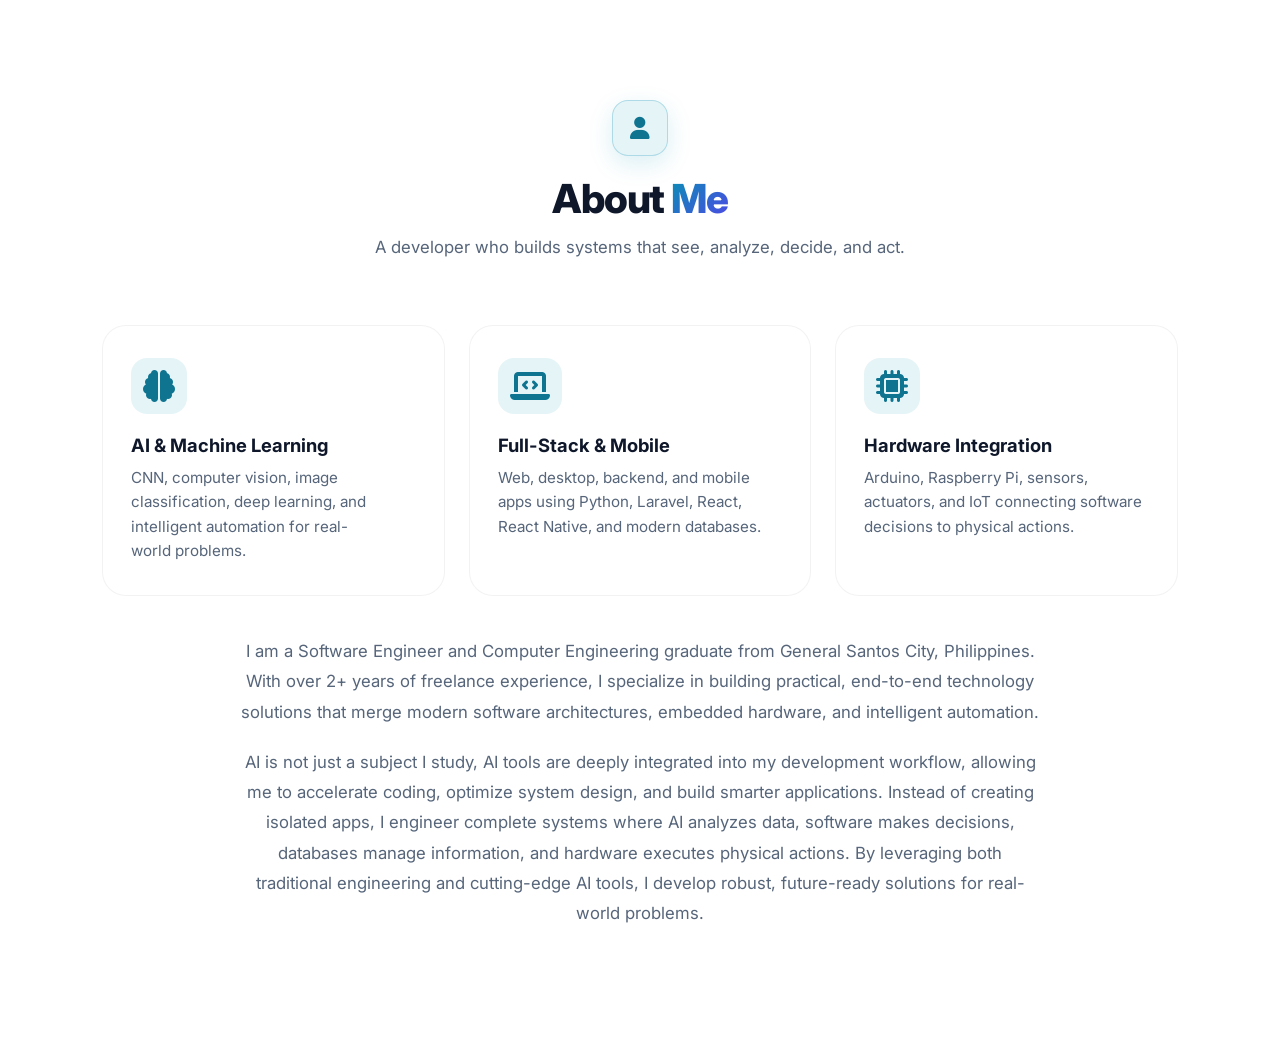
==== commit c11860b0: "Updated hero image position, fixed mobile X button, and improved responsiveness" ====
--- a/about.html
+++ b/about.html
@@ -56,7 +56,7 @@
 
         <!-- UPDATED TEXT SUMMARY -->
         <div class="about-text reveal">
-            <p>I am a >Software Engineer and Computer Engineering graduate from General Santos City, Philippines. With over 2+ years of freelance experience, I specialize in building practical, end-to-end technology solutions that merge modern software architectures,
+            <p>I am a Software Engineer and Computer Engineering graduate from General Santos City, Philippines. With over 2+ years of freelance experience, I specialize in building practical, end-to-end technology solutions that merge modern software architectures,
                 embedded hardware, and intelligent automation.</p>
 
             <p>AI is not just a subject I study, AI tools are deeply integrated into my development workflow, allowing me to accelerate coding, optimize system design, and build smarter applications. Instead of creating isolated apps, I engineer complete
--- a/style.css
+++ b/style.css
@@ -1,6 +1,5 @@
 /* ============================================================
-   JOEVER L. SAYSON — PORTFOLIO (Refined)
-   Same class names as before: drop-in replacement.
+   JOEVER L. SAYSON — PORTFOLIO (Complete & Clean Responsive)
    ============================================================ */
 
 
@@ -8,30 +7,25 @@
 
 :root {
     color-scheme: dark;
-    /* Raw channels, so one value drives every tint and glow */
     --primary-rgb: 6, 182, 212;
     /* Color */
     --bg: #030305;
     --bg-alt: #0a0a0f;
-    --surface: rgba(18, 18, 26, 0.6);
+    --surface: rgba(18, 18, 26, 0.4);
     --surface-solid: #0e0e16;
-    --surface-hover: rgba(28, 28, 40, 0.8);
-    --border: rgba(255, 255, 255, 0.06);
+    --surface-hover: rgba(28, 28, 40, 0.6);
+    --border: rgba(255, 255, 255, 0.05);
     --border-hover: rgba(var(--primary-rgb), 0.3);
     --text: #ffffff;
     --text-muted: #9aa8bd;
-    /* lifted slightly for AA contrast on --bg */
     --text-soft: #cbd5e1;
     --primary: #06b6d4;
-    --primary-soft: rgba(var(--primary-rgb), 0.1);
-    --primary-line: rgba(var(--primary-rgb), 0.25);
+    --primary-soft: rgba(var(--primary-rgb), 0.12);
+    --primary-line: rgba(var(--primary-rgb), 0.3);
     --gradient: linear-gradient(135deg, #06b6d4, #6366f1);
-    --header-bg: rgba(3, 3, 5, 0.9);
+    --header-bg: rgba(3, 3, 5, 0.8);
     --drawer-bg: #050508;
-    --btn-ghost-bg: rgba(255, 255, 255, 0.03);
-    --btn-ghost-border: rgba(255, 255, 255, 0.08);
-    --on-primary: #ffffff;
-    /* Status colors (badges) */
+    /* Status colors */
     --green: #34d399;
     --orange: #fb923c;
     --pink: #f472b6;
@@ -48,20 +42,17 @@
     /* Motion */
     --ease-spring: cubic-bezier(0.175, 0.885, 0.32, 1.275);
     --ease-out: cubic-bezier(0.16, 1, 0.3, 1);
-    --t-fast: 0.2s;
-    --t: 0.4s;
-    /* Only animate properties that are cheap and meaningful (never `all`) */
-    --transition: color var(--t) var(--ease-out), background-color var(--t) var(--ease-out), border-color var(--t) var(--ease-out), box-shadow var(--t) var(--ease-out), opacity var(--t) var(--ease-out), transform var(--t) var(--ease-out);
+    --transition: color 0.3s var(--ease-out), background-color 0.3s var(--ease-out), border-color 0.3s var(--ease-out), box-shadow 0.3s var(--ease-out), transform 0.3s var(--ease-out);
     /* Type */
-    --font-sans: 'Inter', system-ui, -apple-system, BlinkMacSystemFont, 'Segoe UI', Roboto, sans-serif;
-    --font-mono: 'JetBrains Mono', ui-monospace, SFMono-Regular, Menlo, Consolas, monospace;
+    --font-sans: 'Inter', system-ui, -apple-system, BlinkMacSystemFont, sans-serif;
+    --font-mono: 'JetBrains Mono', ui-monospace, monospace;
     /* Layout */
     --sidebar-width: 280px;
     --header-height: 70px;
     --container-max: 1140px;
     --container-pad: clamp(20px, 4vw, 32px);
     --section-pad-y: clamp(64px, 8vw, 100px);
-    /* Z-index scale */
+    /* Z-index */
     --z-base: 1;
     --z-header: 1001;
     --z-overlay: 1000;
@@ -73,26 +64,25 @@
     --primary-rgb: 8, 145, 178;
     --bg: #f8fafc;
     --bg-alt: #f1f5f9;
-    --surface: rgba(255, 255, 255, 0.7);
+    --surface: rgba(255, 255, 255, 0.5);
     --surface-solid: #ffffff;
-    --surface-hover: rgba(255, 255, 255, 0.95);
-    --border: rgba(0, 0, 0, 0.06);
+    --surface-hover: rgba(255, 255, 255, 0.8);
+    --border: rgba(0, 0, 0, 0.05);
     --border-hover: rgba(var(--primary-rgb), 0.35);
     --text: #0f172a;
     --text-muted: #56657a;
     --text-soft: #334155;
     --primary: #0e7490;
-    /* darker cyan: passes AA on light surfaces */
+    --primary-soft: rgba(var(--primary-rgb), 0.1);
+    --primary-line: rgba(var(--primary-rgb), 0.25);
     --gradient: linear-gradient(135deg, #0891b2, #4f46e5);
-    --header-bg: rgba(248, 250, 252, 0.9);
+    --header-bg: rgba(248, 250, 252, 0.85);
     --drawer-bg: #ffffff;
-    --btn-ghost-bg: rgba(0, 0, 0, 0.03);
-    --btn-ghost-border: rgba(0, 0, 0, 0.08);
     --green: #047857;
     --orange: #c2410c;
     --pink: #be185d;
     --violet: #6d28d9;
-    --shadow-sm: 0 4px 12px rgba(0, 0, 0, 0.06);
+    --shadow-sm: 0 4px 12px rgba(0, 0, 0, 0.05);
     --shadow: 0 12px 32px rgba(0, 0, 0, 0.08);
     --shadow-glow: 0 12px 40px rgba(var(--primary-rgb), 0.12);
 }
@@ -124,10 +114,8 @@
     -webkit-font-smoothing: antialiased;
     -moz-osx-font-smoothing: grayscale;
     text-rendering: optimizeLegibility;
-}
-
-
-/* Shell (index): locked scroll, content lives in the iframe */
+    overflow-wrap: break-word;
+}
 
 body:not(.frame-body) {
     height: 100vh;
@@ -135,14 +123,11 @@
     overflow: hidden;
 }
 
-
-/* Frame pages: scrollable and transparent so the web background shows through */
-
 body.frame-body {
     min-height: 100vh;
+    min-height: 100dvh;
     overflow-x: hidden;
     background: transparent !important;
-    /* intentional: iframe shows parent background */
 }
 
 h1,
@@ -150,6 +135,7 @@
 h3,
 h4 {
     text-wrap: balance;
+    line-height: 1.2;
 }
 
 p {
@@ -179,50 +165,18 @@
     background: none;
     color: inherit;
     -webkit-tap-highlight-color: transparent;
+    touch-action: manipulation;
 }
 
 ::selection {
     background: rgba(var(--primary-rgb), 0.35);
     color: var(--text);
 }
-
-
-/* Visible keyboard focus everywhere (was missing) */
 
 :focus-visible {
     outline: 2px solid var(--primary);
     outline-offset: 3px;
     border-radius: var(--radius-sm);
-}
-
-:focus:not(:focus-visible) {
-    outline: none;
-}
-
-.skip-link {
-    position: fixed;
-    top: 8px;
-    left: 8px;
-    padding: 10px 18px;
-    border-radius: var(--radius-full);
-    background: var(--primary);
-    color: var(--on-primary);
-    font-weight: 600;
-    transform: translateY(-200%);
-    z-index: 2000;
-}
-
-.skip-link:focus {
-    transform: none;
-}
-
-.sr-only {
-    position: absolute;
-    width: 1px;
-    height: 1px;
-    overflow: hidden;
-    clip-path: inset(50%);
-    white-space: nowrap;
 }
 
 
@@ -233,19 +187,27 @@
     position: fixed;
     inset: 0 0 auto 0;
     height: calc(var(--header-height) + env(safe-area-inset-top, 0px));
-    padding: env(safe-area-inset-top, 0px) 20px 0;
+    padding: env(safe-area-inset-top, 0px) 16px 0;
     background: var(--header-bg);
     border-bottom: 1px solid var(--border);
     z-index: var(--z-header);
     align-items: center;
     justify-content: space-between;
+    gap: 12px;
 }
 
 @supports (backdrop-filter: blur(1px)) or (-webkit-backdrop-filter: blur(1px)) {
     .mobile-header {
-        -webkit-backdrop-filter: blur(20px);
-        backdrop-filter: blur(20px);
-    }
+        -webkit-backdrop-filter: blur(20px) saturate(150%);
+        backdrop-filter: blur(20px) saturate(150%);
+    }
+}
+
+.mobile-logo {
+    display: flex;
+    align-items: center;
+    gap: 10px;
+    min-width: 0;
 }
 
 .mobile-logo .logo-circle {
@@ -255,16 +217,27 @@
     height: 40px;
     border-radius: 12px;
     background: var(--gradient);
-    color: var(--on-primary);
+    color: #fff;
     font-weight: 700;
     font-size: 1.1rem;
     box-shadow: 0 4px 12px rgba(var(--primary-rgb), 0.3);
+    flex-shrink: 0;
+}
+
+.mobile-logo .logo-text {
+    font-weight: 700;
+    font-size: 1rem;
+    white-space: nowrap;
+    overflow: hidden;
+    text-overflow: ellipsis;
 }
 
 .mobile-actions {
     display: flex;
     align-items: center;
-    gap: 12px;
+    justify-content: flex-end;
+    gap: 8px;
+    flex-shrink: 0;
 }
 
 
@@ -281,33 +254,49 @@
     display: flex;
     flex-direction: column;
     z-index: var(--z-overlay);
-    padding: 28px 20px;
-    padding-bottom: calc(28px + env(safe-area-inset-bottom, 0px));
+    padding: 32px 24px;
+    padding-bottom: calc(32px + env(safe-area-inset-bottom, 0px));
+    box-shadow: 4px 0 24px rgba(0, 0, 0, 0.2);
+    overflow-y: auto;
+    overscroll-behavior: contain;
+    scrollbar-width: none;
+    -ms-overflow-style: none;
+}
+
+.sidebar::-webkit-scrollbar {
+    display: none;
 }
 
 @supports (backdrop-filter: blur(1px)) or (-webkit-backdrop-filter: blur(1px)) {
     .sidebar {
-        -webkit-backdrop-filter: blur(24px);
-        backdrop-filter: blur(24px);
+        -webkit-backdrop-filter: blur(24px) saturate(150%);
+        backdrop-filter: blur(24px) saturate(150%);
     }
 }
 
 .logo {
     display: flex;
     align-items: center;
-    gap: 12px;
+    gap: 14px;
     font-weight: 700;
     color: var(--text);
-    font-size: 1.2rem;
+    font-size: 1.25rem;
     margin-bottom: 40px;
     padding-left: 8px;
+    transition: transform 0.3s var(--ease-out);
+    flex-shrink: 0;
+}
+
+.logo:hover {
+    transform: scale(1.02);
 }
 
 .logo-img,
 .logo-mark {
-    width: 38px;
-    height: 38px;
-    border-radius: 10px;
+    width: 42px;
+    height: 42px;
+    border-radius: 12px;
+    flex-shrink: 0;
 }
 
 .logo-img {
@@ -318,9 +307,9 @@
     display: grid;
     place-items: center;
     background: var(--gradient);
-    color: var(--on-primary);
-    font-size: 0.95rem;
-    box-shadow: 0 4px 12px rgba(var(--primary-rgb), 0.3);
+    color: #fff;
+    font-size: 1rem;
+    box-shadow: 0 4px 16px rgba(var(--primary-rgb), 0.3);
 }
 
 .logo-text span {
@@ -330,10 +319,9 @@
 .side-links {
     display: flex;
     flex-direction: column;
-    gap: 6px;
+    gap: 8px;
     flex: 1;
     overflow-y: auto;
-    overscroll-behavior: contain;
     scrollbar-width: none;
     -ms-overflow-style: none;
     padding-right: 4px;
@@ -347,45 +335,59 @@
     display: flex;
     align-items: center;
     gap: 14px;
-    min-height: 48px;
-    padding: 12px 16px;
+    min-height: 50px;
+    padding: 12px 18px;
     border-radius: var(--radius-sm);
     font-size: 0.95rem;
     font-weight: 500;
     color: var(--text-muted);
     position: relative;
     overflow: hidden;
+    border: 1px solid transparent;
+    transition: all 0.3s var(--ease-out);
+    flex-shrink: 0;
 }
 
 .nav-link i {
-    font-size: 1.1rem;
-    width: 20px;
+    font-size: 1.15rem;
+    width: 22px;
     text-align: center;
-    transition: transform 0.3s var(--ease-spring);
+    transition: all 0.3s var(--ease-out);
+    color: var(--text-muted);
+    flex-shrink: 0;
 }
 
 .nav-link:hover {
     color: var(--text);
     background: var(--surface-hover);
+    border-color: var(--border);
 }
 
 .nav-link:hover i {
+    color: var(--primary);
     transform: translateX(4px) scale(1.1);
 }
 
 .nav-link.active {
     color: var(--primary);
-    background: var(--primary-soft);
+    background: linear-gradient(90deg, rgba(var(--primary-rgb), 0.15) 0%, rgba(var(--primary-rgb), 0.05) 100%);
     font-weight: 600;
+    border-color: var(--primary-line);
+    box-shadow: 0 4px 20px rgba(var(--primary-rgb), 0.1);
+}
+
+.nav-link.active i {
+    color: var(--primary);
+    filter: drop-shadow(0 0 8px rgba(var(--primary-rgb), 0.5));
 }
 
 .nav-link.active::before {
     content: '';
     position: absolute;
     left: 0;
-    top: 20%;
-    bottom: 20%;
-    width: 4px;
+    top: 15%;
+    bottom: 15%;
+    width: 3px;
     background: var(--primary);
     border-radius: 0 4px 4px 0;
     box-shadow: 0 0 12px var(--primary);
@@ -393,12 +395,45 @@
 
 .sidebar-bottom {
     margin-top: auto;
-    padding-top: 20px;
+    padding-top: 24px;
     border-top: 1px solid var(--border);
-}
-
-
-/* ============ 5. ICON BUTTONS & THEME TOGGLE ============ */
+    flex-shrink: 0;
+}
+
+.sidebar-bottom .theme-toggle {
+    display: flex;
+    justify-content: flex-start;
+    align-items: center;
+    width: 100%;
+    height: 50px;
+    gap: 14px;
+    padding: 0 18px;
+    background: var(--bg-alt);
+    border: 1px solid var(--border);
+    border-radius: var(--radius-sm);
+    color: var(--text-soft);
+    font-size: 0.95rem;
+    font-weight: 600;
+    transition: all var(--transition);
+}
+
+.sidebar-bottom .theme-toggle i {
+    font-size: 1.1rem;
+}
+
+.sidebar-bottom .theme-toggle:hover {
+    background: var(--primary-soft);
+    border-color: var(--primary-line);
+    color: var(--primary);
+    box-shadow: 0 4px 16px rgba(var(--primary-rgb), 0.15);
+}
+
+
+/* ============ 5. ICON BUTTONS ============ */
+
+
+/* KINI ANG MAG-FIX SA "X" BUTTON. 
+   Gi-set nato sila tanan og display: none sa default (Desktop) */
 
 .theme-toggle,
 .menu-toggle,
@@ -406,15 +441,18 @@
     display: none;
     align-items: center;
     justify-content: center;
-    width: 44px;
-    height: 44px;
-    border-radius: 14px;
-    background: var(--btn-ghost-bg);
-    border: 1px solid var(--btn-ghost-border);
+    width: 42px;
+    height: 42px;
+    min-width: 42px;
+    min-height: 42px;
+    place-items: center;
+    border-radius: 12px;
+    background: var(--bg-alt);
+    border: 1px solid var(--border);
     color: var(--text-soft);
     font-size: 1.1rem;
-    box-shadow: var(--shadow-sm);
-    transition: var(--transition);
+    transition: all var(--transition);
+    flex-shrink: 0;
 }
 
 .theme-toggle:hover,
@@ -423,52 +461,6 @@
     color: var(--primary);
     border-color: var(--primary-line);
     background: var(--primary-soft);
-}
-
-
-/* Desktop sidebar variant */
-
-.sidebar-bottom .theme-toggle {
-    display: flex;
-    justify-content: flex-start;
-    width: 100%;
-    height: 48px;
-    gap: 12px;
-    padding: 0 16px;
-    background: var(--bg-alt);
-    border-color: var(--border);
-    border-radius: var(--radius-sm);
-    box-shadow: none;
-}
-
-.sidebar-bottom .theme-toggle i {
-    display: flex;
-    justify-content: center;
-    align-items: center;
-    width: 24px;
-    font-size: 1.1rem;
-}
-
-.sidebar-bottom .theme-toggle span {
-    font-size: 0.95rem;
-    font-weight: 600;
-    letter-spacing: 0.02em;
-}
-
-.sidebar-bottom .theme-toggle:hover {
-    background: var(--primary-soft);
-    border-color: var(--primary-line);
-    color: var(--primary);
-}
-
-.theme-toggle.rotating i {
-    animation: spin 0.5s var(--ease-spring);
-}
-
-@keyframes spin {
-    to {
-        transform: rotate(360deg);
-    }
 }
 
 
@@ -489,75 +481,18 @@
     height: 100%;
     border: 0;
     background: transparent;
-    position: relative;
-    z-index: var(--z-base);
-}
-
-
-/* ============ 7. SPIDER WEB BACKGROUND ============ */
-
-.spider-bg {
-    position: absolute;
-    inset: 0;
-    z-index: 0;
-    overflow: hidden;
-    background: var(--bg);
-    pointer-events: none;
-}
-
-
-/* Fade only the artwork, not the whole background, in light mode */
-
-[data-theme="light"] .web-svg {
-    opacity: 0.6;
-}
-
-.web-svg {
-    width: 100%;
-    height: 100%;
-}
-
-.spider-container {
-    animation: dropSpider 3s ease-in-out infinite alternate;
-    transform-origin: 500px 500px;
-    will-change: transform;
-}
-
-@keyframes dropSpider {
-    from {
-        transform: translateY(0);
-    }
-    to {
-        transform: translateY(40px);
-    }
-}
-
-.spider path {
-    transform-box: fill-box;
-    /* makes `center` mean each leg's own center */
-    transform-origin: center;
-    animation: legWiggle 2s ease-in-out infinite alternate;
-}
-
-@keyframes legWiggle {
-    from {
-        transform: rotate(0deg);
-    }
-    to {
-        transform: rotate(3deg);
-    }
-}
-
-
-/* ============ 8. NAV OVERLAY ============ */
+}
+
+
+/* ============ 7. NAV OVERLAY ============ */
 
 .nav-overlay {
     position: fixed;
     inset: 0;
-    background: rgba(0, 0, 0, 0.6);
+    background: rgba(0, 0, 0, 0.7);
     opacity: 0;
     visibility: hidden;
-    transition: opacity var(--t) var(--ease-out), visibility var(--t);
+    transition: opacity 0.4s var(--ease-out), visibility 0.4s;
     z-index: var(--z-overlay);
 }
 
@@ -574,7 +509,7 @@
 }
 
 
-/* ============ 9. CONTAINER & SECTIONS ============ */
+/* ============ 8. CONTAINER & SECTIONS ============ */
 
 .container {
     width: 100%;
@@ -592,6 +527,7 @@
     text-align: center;
     max-width: 680px;
     margin: 0 auto clamp(40px, 6vw, 64px);
+    padding-inline: 4px;
 }
 
 .section-icon {
@@ -609,7 +545,7 @@
 }
 
 .section-head h2 {
-    font-size: clamp(1.8rem, 4vw, 2.5rem);
+    font-size: clamp(1.6rem, 4vw, 2.5rem);
     font-weight: 800;
     letter-spacing: -0.03em;
     line-height: 1.15;
@@ -618,7 +554,6 @@
 
 .section-head h2 .accent {
     color: var(--primary);
-    /* fallback if clip unsupported */
     background: var(--gradient);
     -webkit-background-clip: text;
     background-clip: text;
@@ -627,11 +562,11 @@
 
 .section-sub {
     color: var(--text-muted);
-    font-size: 1.05rem;
-}
-
-
-/* ============ 10. HERO ============ */
+    font-size: clamp(0.95rem, 2.5vw, 1.05rem);
+}
+
+
+/* ============ 9. HERO SECTION ============ */
 
 .hero {
     min-height: 100vh;
@@ -640,7 +575,7 @@
     flex-direction: column;
     align-items: center;
     justify-content: center;
-    padding: 100px var(--container-pad) 60px;
+    padding: clamp(80px, 10vh, 120px) var(--container-pad) clamp(60px, 8vh, 80px);
     position: relative;
     overflow: hidden;
 }
@@ -650,21 +585,46 @@
     inset: 0;
     z-index: 0;
     pointer-events: none;
+    overflow: hidden;
 }
 
 .grid-overlay {
     position: absolute;
     inset: 0;
     background-image: linear-gradient(rgba(var(--primary-rgb), 0.03) 1px, transparent 1px), linear-gradient(90deg, rgba(var(--primary-rgb), 0.03) 1px, transparent 1px);
-    background-size: 50px 50px;
-    -webkit-mask-image: radial-gradient(ellipse at center, #000 10%, transparent 70%);
-    mask-image: radial-gradient(ellipse at center, #000 10%, transparent 70%);
+    background-size: 60px 60px;
+    -webkit-mask-image: radial-gradient(ellipse at center, #000 10%, transparent 80%);
+    mask-image: radial-gradient(ellipse at center, #000 10%, transparent 80%);
+}
+
+.glow-orb {
+    position: absolute;
+    border-radius: 50%;
+    filter: blur(100px);
+    opacity: 0.4;
+    z-index: 0;
+}
+
+.glow-orb-1 {
+    top: 10%;
+    left: 15%;
+    width: clamp(300px, 40vw, 500px);
+    height: clamp(300px, 40vw, 500px);
+    background: rgba(var(--primary-rgb), 0.15);
+}
+
+.glow-orb-2 {
+    bottom: 10%;
+    right: 15%;
+    width: clamp(250px, 35vw, 400px);
+    height: clamp(250px, 35vw, 400px);
+    background: rgba(99, 102, 241, 0.15);
 }
 
 .hero-content {
     display: grid;
     grid-template-columns: 1.2fr 0.8fr;
-    gap: 48px;
+    gap: clamp(30px, 5vw, 60px);
     align-items: center;
     max-width: var(--container-max);
     width: 100%;
@@ -672,70 +632,71 @@
     z-index: var(--z-base);
 }
 
+.hero-text {
+    display: flex;
+    flex-direction: column;
+    align-items: flex-start;
+    order: 1;
+}
+
+.hero-greeting-wrapper {
+    margin-bottom: 20px;
+}
+
 .hero-greeting {
     display: inline-block;
     color: var(--primary);
     font-weight: 600;
-    font-size: 0.95rem;
-    margin-bottom: 16px;
+    font-size: clamp(0.8rem, 1.5vw, 0.95rem);
     padding: 6px 16px;
     background: var(--primary-soft);
     border: 1px solid var(--primary-line);
     border-radius: var(--radius-full);
+    letter-spacing: 0.5px;
 }
 
 .hero-name {
-    font-size: clamp(2.2rem, 5vw, 3.8rem);
+    font-size: clamp(2rem, 3.8vw, 3.5rem);
     font-weight: 800;
-    letter-spacing: -0.04em;
+    letter-spacing: -0.03em;
     line-height: 1.1;
-    margin-bottom: 12px;
+    margin-bottom: 16px;
+    color: var(--text);
+    word-wrap: break-word;
+}
+
+.accent-text {
+    background: var(--gradient);
+    -webkit-background-clip: text;
+    background-clip: text;
+    -webkit-text-fill-color: transparent;
 }
 
 .hero-title {
-    font-size: clamp(1.1rem, 2vw, 1.4rem);
+    font-size: clamp(0.95rem, 1.8vw, 1.25rem);
     color: var(--text-soft);
-    font-weight: 500;
-    margin-bottom: 16px;
-}
-
-.hero-role {
-    font-family: var(--font-mono);
-    font-size: clamp(1rem, 2vw, 1.2rem);
+    font-weight: 600;
+    margin-bottom: 24px;
+    line-height: 1.5;
+}
+
+.hero-title .divider {
     color: var(--primary);
-    font-weight: 500;
-    min-height: 1.6em;
-    /* prevents layout shift while typing */
-    margin-bottom: 24px;
-}
-
-.hero-role .cursor {
-    display: inline-block;
-    width: 2px;
-    height: 1.1em;
-    /* was missing: cursor had no height */
-    vertical-align: text-bottom;
-    margin-left: 2px;
-    background-color: var(--primary);
-    animation: blink 1s step-end infinite;
-}
-
-@keyframes blink {
-    50% {
-        opacity: 0;
-    }
+    opacity: 0.5;
+    margin: 0 8px;
 }
 
 .hero-desc {
     color: var(--text-muted);
-    max-width: 56ch;
+    max-width: 52ch;
     margin-bottom: 36px;
-    font-size: 1.05rem;
+    font-size: clamp(0.9rem, 1.5vw, 1.05rem);
     line-height: 1.7;
 }
 
 .hero-desc strong {
-    color: var(--text-soft);
+    color: var(--text);
+    font-weight: 600;
 }
 
 .hero-cta {
@@ -743,6 +704,7 @@
     flex-wrap: wrap;
     gap: 16px;
     margin-bottom: 40px;
+    width: 100%;
 }
 
 .btn {
@@ -750,21 +712,22 @@
     align-items: center;
     justify-content: center;
     gap: 10px;
-    min-height: 48px;
-    padding: 14px 28px;
+    min-height: 50px;
+    padding: 12px 28px;
     border-radius: var(--radius-full);
     font-weight: 600;
-    font-size: 0.95rem;
+    font-size: clamp(0.9rem, 1.2vw, 1rem);
     border: 1px solid transparent;
     position: relative;
     overflow: hidden;
     isolation: isolate;
     transition: var(--transition);
+    white-space: nowrap;
 }
 
 .btn-primary {
     background: var(--gradient);
-    color: var(--on-primary);
+    color: #fff;
     box-shadow: 0 8px 24px rgba(var(--primary-rgb), 0.3);
 }
 
@@ -782,13 +745,7 @@
     border-color: var(--border-hover);
     color: var(--text);
     background: var(--surface);
-}
-
-@supports (backdrop-filter: blur(1px)) or (-webkit-backdrop-filter: blur(1px)) {
-    .btn-outline {
-        -webkit-backdrop-filter: blur(10px);
-        backdrop-filter: blur(10px);
-    }
+    backdrop-filter: blur(10px);
 }
 
 .btn:active {
@@ -811,111 +768,174 @@
     background: var(--bg-alt);
     border: 1px solid var(--border);
     color: var(--text-soft);
-    font-size: 1.2rem;
-    transition: all 0.3s var(--ease-out);
-}
-
-
-/* Hover effect */
-
-.hero-socials a:hover {
-    color: #ffffff;
-    border-color: var(--primary);
-    background: var(--primary);
-    transform: translateY(-4px);
-    box-shadow: 0 8px 20px rgba(var(--primary-rgb), 0.3);
-}
-
-
-/* Para sa custom SVG (DeepSeek) */
-
-.hero-socials a svg {
-    width: 22px;
-    height: 22px;
-    fill: currentColor;
+    font-size: 1.1rem;
+    transition: all 0.3s var(--ease-spring);
+}
+
+.hero-image-wrapper {
+    display: flex;
+    justify-content: center;
+    align-items: center;
+    position: relative;
+    order: 2;
 }
 
 .hero-image {
-    display: flex;
+    position: relative;
+    width: clamp(220px, 26vw, 340px);
+    aspect-ratio: 1 / 1;
+    display: flex;
+    align-items: center;
     justify-content: center;
-    perspective: 1000px;
+    animation: floatImage 6s ease-in-out infinite;
 }
 
 .image-frame {
-    position: relative;
-    width: clamp(240px, 30vw, 340px);
-    aspect-ratio: 1;
-    border-radius: 50%;
-    padding: 8px;
-    background: var(--gradient);
-    box-shadow: 0 0 80px rgba(var(--primary-rgb), 0.25);
-    animation: float 6s ease-in-out infinite;
-}
-
-@keyframes float {
-    50% {
-        transform: translateY(-15px);
-    }
-}
-
-.image-frame img {
     width: 100%;
     height: 100%;
+    border-radius: 30% 70% 70% 30% / 30% 30% 70% 70%;
+    overflow: hidden;
+    border: 4px solid var(--surface-solid);
+    box-shadow: 0 20px 50px rgba(0, 0, 0, 0.3), 0 0 0 1px var(--primary-line);
+    position: relative;
+    z-index: 2;
+    background: var(--bg-alt);
+    transition: all 0.5s var(--ease-out);
+}
+
+.image-frame img {
+    width: 85%;
+    height: 100%;
     object-fit: cover;
-    border-radius: 50%;
-    border: 6px solid var(--bg);
+    object-position: center 5%;
+    transform: scale(1.1);
+    /* Idugang kini para mo-zoom in og 10% */
+    transition: transform 0.5s var(--ease-out);
+}
+
+
+/* Importante: I-override ang hover effect kay basin mobalik sa scale 1 */
+
+@media (hover: hover) {
+    .hero-image:hover .image-frame img {
+        transform: scale(1.15);
+        /* Mas dako gamay kung i-hover */
+    }
 }
 
 .glow-ring {
     position: absolute;
     inset: -15px;
-    border-radius: 50%;
-    border: 2px dashed var(--primary-line);
-    animation: rotateRing 20s linear infinite;
-    pointer-events: none;
-}
-
-@keyframes rotateRing {
-    to {
-        transform: rotate(360deg);
-    }
+    border-radius: 40% 60% 60% 40% / 40% 40% 60% 60%;
+    background: var(--gradient);
+    opacity: 0.3;
+    filter: blur(20px);
+    z-index: 1;
+    animation: morphRing 8s ease-in-out infinite alternate;
+}
+
+.floating-badge {
+    position: absolute;
+    display: flex;
+    align-items: center;
+    gap: 8px;
+    padding: 10px 16px;
+    background: var(--surface-solid);
+    border: 1px solid var(--border);
+    border-radius: var(--radius-full);
+    font-size: 0.85rem;
+    font-weight: 600;
+    color: var(--text);
+    box-shadow: var(--shadow);
+    z-index: 3;
+    backdrop-filter: blur(10px);
+    animation: floatBadge 5s ease-in-out infinite;
+}
+
+.floating-badge i {
+    color: var(--primary);
+}
+
+.badge-1 {
+    top: 10%;
+    left: -10%;
+}
+
+.badge-2 {
+    bottom: 10%;
+    right: -10%;
+    animation-delay: -2.5s;
 }
 
 .scroll-down {
     position: absolute;
-    bottom: 32px;
+    bottom: 30px;
     left: 50%;
-    display: grid;
-    place-items: center;
-    width: 46px;
-    height: 46px;
-    border-radius: 50%;
-    border: 1px solid var(--border);
-    background: var(--surface);
+    transform: translateX(-50%);
+    display: flex;
+    flex-direction: column;
+    align-items: center;
+    gap: 8px;
     color: var(--text-muted);
+    font-size: 0.8rem;
+    font-weight: 500;
+    letter-spacing: 1px;
+    text-transform: uppercase;
+    z-index: 10;
+    transition: color 0.3s ease;
+}
+
+.scroll-down i {
     animation: bounce 2s infinite;
-    z-index: var(--z-base);
-    transform: translateX(-50%);
-    transition: color var(--t) var(--ease-out), border-color var(--t) var(--ease-out);
-}
-
-.scroll-down:hover {
-    color: var(--primary);
-    border-color: var(--primary-line);
+}
+
+@keyframes floatImage {
+    0%,
+    100% {
+        transform: translateY(0);
+    }
+    50% {
+        transform: translateY(-15px);
+    }
+}
+
+@keyframes morphRing {
+    0% {
+        border-radius: 40% 60% 60% 40% / 40% 40% 60% 60%;
+    }
+    100% {
+        border-radius: 60% 40% 40% 60% / 60% 60% 40% 40%;
+    }
+}
+
+@keyframes floatBadge {
+    0%,
+    100% {
+        transform: translateY(0);
+    }
+    50% {
+        transform: translateY(-10px);
+    }
 }
 
 @keyframes bounce {
     0%,
+    20%,
+    50%,
+    80%,
     100% {
-        transform: translateX(-50%) translateY(0);
-    }
-    50% {
-        transform: translateX(-50%) translateY(8px);
-    }
-}
-
-
-/* ============ 11. CARDS & GRIDS ============ */
+        transform: translateY(0);
+    }
+    40% {
+        transform: translateY(-10px);
+    }
+    60% {
+        transform: translateY(-5px);
+    }
+}
+
+
+/* ============ 10. CARDS & GRIDS ============ */
 
 .about-grid,
 .skills-grid,
@@ -925,9 +945,6 @@
     gap: 24px;
     margin-bottom: 40px;
 }
-
-
-/* Shared glass-card base */
 
 .about-card,
 .skill-card,
@@ -955,7 +972,7 @@
 .skill-card,
 .contact-card {
     border-radius: var(--radius-lg);
-    padding: 32px 28px;
+    padding: clamp(24px, 4vw, 32px) clamp(20px, 3.5vw, 28px);
     position: relative;
     overflow: hidden;
 }
@@ -984,7 +1001,7 @@
 
 .about-card h3,
 .contact-card h4 {
-    font-size: 1.15rem;
+    font-size: clamp(1.05rem, 2.5vw, 1.15rem);
     font-weight: 700;
     margin-bottom: 10px;
     color: var(--text);
@@ -993,7 +1010,7 @@
 .about-card p,
 .contact-card p {
     color: var(--text-muted);
-    font-size: 0.95rem;
+    font-size: clamp(0.9rem, 2vw, 0.95rem);
     line-height: 1.6;
 }
 
@@ -1002,7 +1019,7 @@
     margin-inline: auto;
     text-align: center;
     color: var(--text-muted);
-    font-size: 1.05rem;
+    font-size: clamp(0.95rem, 2vw, 1.05rem);
     line-height: 1.8;
 }
 
@@ -1015,7 +1032,7 @@
 }
 
 
-/* ============ 12. SKILLS ============ */
+/* ============ 11. SKILLS (IMAGES & TAGS) ============ */
 
 .skill-head {
     display: flex;
@@ -1030,7 +1047,7 @@
 }
 
 .skill-head h3 {
-    font-size: 1.1rem;
+    font-size: clamp(1rem, 2.5vw, 1.1rem);
     font-weight: 700;
 }
 
@@ -1041,7 +1058,7 @@
 }
 
 .tags span {
-    font-size: 0.8rem;
+    font-size: clamp(0.75rem, 1.8vw, 0.8rem);
     padding: 6px 14px;
     border-radius: var(--radius-full);
     background: var(--bg-alt);
@@ -1051,49 +1068,103 @@
     transition: var(--transition);
 }
 
-
-/* ============ 13. PROJECT CARDS ============ */
+.skill-images-grid {
+    display: flex;
+    flex-wrap: wrap;
+    gap: clamp(12px, 2.5vw, 20px);
+    align-items: center;
+    margin-top: 10px;
+    min-height: 64px;
+}
+
+.skill-img-item {
+    display: flex;
+    align-items: center;
+    justify-content: center;
+    width: clamp(50px, 10vw, 64px);
+    height: clamp(50px, 10vw, 64px);
+    background: var(--bg-alt);
+    border: 1px solid var(--border);
+    border-radius: var(--radius);
+    padding: 12px;
+    transition: all 0.3s var(--ease-out);
+    cursor: pointer;
+    position: relative;
+    flex-shrink: 0;
+}
+
+.skill-img-item img {
+    width: 100%;
+    height: 100%;
+    object-fit: contain;
+    filter: drop-shadow(0 2px 4px rgba(0, 0, 0, 0.1));
+    transition: all 0.3s var(--ease-out);
+}
+
+.fallback-icon {
+    font-size: clamp(1.4rem, 3.5vw, 1.8rem);
+    color: var(--primary);
+    transition: all 0.3s var(--ease-out);
+}
+
+.skill-img-item::after {
+    content: attr(title);
+    position: absolute;
+    bottom: -32px;
+    left: 50%;
+    transform: translateX(-50%) translateY(10px);
+    background: var(--surface-solid);
+    color: var(--text);
+    font-size: 0.75rem;
+    padding: 5px 12px;
+    border-radius: 6px;
+    border: 1px solid var(--border);
+    white-space: nowrap;
+    opacity: 0;
+    visibility: hidden;
+    transition: all 0.2s var(--ease-out);
+    pointer-events: none;
+    z-index: 10;
+    box-shadow: var(--shadow-sm);
+    font-weight: 500;
+}
+
+[data-theme="light"] .skill-img-item img {
+    filter: brightness(0.95);
+}
+
+
+/* ============ 12. PROJECT CARDS (PREMIUM) ============ */
 
 .project-card {
+    background: var(--surface);
+    border: 1px solid var(--border);
     border-radius: var(--radius-lg);
-    padding: clamp(28px, 4vw, 40px);
-    margin-bottom: 28px;
+    padding: clamp(24px, 4vw, 40px);
+    margin-bottom: 32px;
+    transition: all 0.4s var(--ease-out);
+    position: relative;
+    overflow: hidden;
 }
 
 .project-card.featured {
     border-color: var(--primary-line);
-    background: linear-gradient(160deg, rgba(var(--primary-rgb), 0.06), var(--surface) 60%);
-}
-
-.project-info h3 {
-    font-size: clamp(1.2rem, 2.5vw, 1.5rem);
-    font-weight: 700;
-    margin-bottom: 16px;
-    line-height: 1.4;
-    color: var(--text);
-}
-
-.project-info p {
-    color: var(--text-muted);
-    font-size: 0.95rem;
-    margin-bottom: 16px;
-    line-height: 1.7;
-    max-width: 75ch;
-}
-
-.project-info p strong {
-    color: var(--text-soft);
-}
-
-
-/* Badges: one base, color via custom property (keeps variants DRY) */
+    background: linear-gradient(160deg, rgba(var(--primary-rgb), 0.05), var(--surface) 60%);
+    box-shadow: 0 10px 30px rgba(0, 0, 0, 0.2);
+}
+
+.project-header {
+    margin-bottom: 20px;
+    padding-bottom: 20px;
+    border-bottom: 1px solid var(--border);
+}
 
 .project-badge {
     --badge: var(--text-soft);
     display: inline-flex;
     align-items: center;
     gap: 8px;
-    font-size: 0.8rem;
+    font-size: clamp(0.72rem, 1.8vw, 0.8rem);
     font-weight: 600;
     padding: 8px 16px;
     border-radius: var(--radius-full);
@@ -1103,6 +1174,10 @@
     background: color-mix(in srgb, var(--badge) 10%, transparent);
 }
 
+.badge-violet {
+    --badge: var(--violet);
+}
+
 .badge-green {
     --badge: var(--green);
 }
@@ -1117,6 +1192,69 @@
 
 .thesis-badge {
     --badge: var(--violet);
+}
+
+.project-header h3 {
+    font-size: clamp(1.2rem, 2.5vw, 1.5rem);
+    font-weight: 700;
+    line-height: 1.3;
+    color: var(--text);
+    letter-spacing: -0.02em;
+}
+
+.project-body p {
+    color: var(--text-muted);
+    font-size: clamp(0.95rem, 2vw, 1rem);
+    line-height: 1.7;
+    margin-bottom: 16px;
+}
+
+.project-body p:last-child {
+    margin-bottom: 0;
+}
+
+.project-body strong {
+    color: var(--text-soft);
+    font-weight: 600;
+}
+
+.project-footer {
+    margin-top: 24px;
+    padding-top: 20px;
+    border-top: 1px dashed var(--border);
+}
+
+.project-tech {
+    display: flex;
+    flex-wrap: wrap;
+    gap: 10px;
+}
+
+.project-tech span {
+    font-family: var(--font-mono);
+    font-size: 0.75rem;
+    padding: 6px 14px;
+    border-radius: var(--radius-full);
+    background: var(--bg-alt);
+    color: var(--text-soft);
+    border: 1px solid var(--border);
+    transition: all 0.2s ease;
+}
+
+.project-info h3 {
+    font-size: clamp(1.15rem, 2.5vw, 1.5rem);
+    font-weight: 700;
+    margin-bottom: 16px;
+    line-height: 1.4;
+    color: var(--text);
+}
+
+.project-info p {
+    color: var(--text-muted);
+    font-size: clamp(0.9rem, 2vw, 0.95rem);
+    margin-bottom: 16px;
+    line-height: 1.7;
+    max-width: 75ch;
 }
 
 .project-highlights {
@@ -1137,11 +1275,6 @@
     transition: var(--transition);
 }
 
-.highlight:hover {
-    background: var(--surface-hover);
-    border-color: var(--primary-line);
-}
-
 .highlight i {
     color: var(--primary);
     font-size: 1.1rem;
@@ -1151,39 +1284,22 @@
 
 .highlight strong {
     display: block;
-    font-size: 0.85rem;
+    font-size: clamp(0.8rem, 2vw, 0.85rem);
     color: var(--text);
     margin-bottom: 4px;
 }
 
 .highlight span {
-    font-size: 0.85rem;
+    font-size: clamp(0.8rem, 2vw, 0.85rem);
     color: var(--text-muted);
     line-height: 1.5;
 }
 
-.project-tech {
-    display: flex;
-    flex-wrap: wrap;
-    gap: 10px;
-    margin-top: 20px;
-}
-
-.project-tech span {
-    font-family: var(--font-mono);
-    font-size: 0.8rem;
-    padding: 6px 14px;
-    border-radius: var(--radius-full);
-    background: var(--primary-soft);
-    color: var(--primary);
-    border: 1px solid var(--primary-line);
-}
-
 .thesis-label {
     display: inline-flex;
     align-items: center;
     gap: 10px;
-    font-size: 0.9rem;
+    font-size: clamp(0.82rem, 2vw, 0.9rem);
     font-weight: 600;
     color: var(--primary);
     background: var(--primary-soft);
@@ -1191,10 +1307,12 @@
     border-radius: var(--radius-full);
     border: 1px solid var(--primary-line);
     margin-bottom: 24px;
-}
-
-
-/* ============ 14. APPROACH FLOW ============ */
+    max-width: 100%;
+    flex-wrap: wrap;
+}
+
+
+/* ============ 13. APPROACH FLOW ============ */
 
 .approach-flow {
     display: flex;
@@ -1207,7 +1325,7 @@
 
 .flow-step {
     border-radius: var(--radius);
-    padding: 28px 24px;
+    padding: clamp(20px, 3vw, 28px) clamp(16px, 2.5vw, 24px);
     text-align: center;
     flex: 1 1 180px;
     max-width: 220px;
@@ -1227,13 +1345,13 @@
 }
 
 .flow-step h4 {
-    font-size: 1rem;
+    font-size: clamp(0.92rem, 2vw, 1rem);
     font-weight: 700;
     margin-bottom: 8px;
 }
 
 .flow-step p {
-    font-size: 0.85rem;
+    font-size: clamp(0.8rem, 1.8vw, 0.85rem);
     color: var(--text-muted);
 }
 
@@ -1248,7 +1366,7 @@
     max-width: 760px;
     margin-inline: auto;
     text-align: center;
-    font-size: clamp(1.1rem, 2.5vw, 1.4rem);
+    font-size: clamp(1rem, 2.5vw, 1.4rem);
     font-style: italic;
     color: var(--text-soft);
     padding: clamp(24px, 4vw, 40px);
@@ -1260,7 +1378,7 @@
 }
 
 
-/* ============ 15. MINI CARDS ============ */
+/* ============ 14. MINI CARDS ============ */
 
 .other-projects {
     margin-top: 48px;
@@ -1268,7 +1386,7 @@
 }
 
 .mini-title {
-    font-size: 1.4rem;
+    font-size: clamp(1.15rem, 3vw, 1.4rem);
     font-weight: 700;
     margin-bottom: 24px;
     color: var(--text);
@@ -1286,7 +1404,7 @@
     flex-direction: column;
     align-items: flex-start;
     border-radius: var(--radius-lg);
-    padding: 28px 24px;
+    padding: clamp(20px, 3vw, 28px) clamp(18px, 2.5vw, 24px);
 }
 
 .mini-card i {
@@ -1300,20 +1418,20 @@
 }
 
 .mini-card h4 {
-    font-size: 1.1rem;
+    font-size: clamp(1rem, 2.5vw, 1.1rem);
     font-weight: 700;
     margin-bottom: 10px;
     color: var(--text);
 }
 
 .mini-card p {
-    font-size: 0.95rem;
+    font-size: clamp(0.88rem, 2vw, 0.95rem);
     color: var(--text-muted);
     line-height: 1.6;
 }
 
 
-/* ============ 16. REVEAL ON SCROLL ============ */
+/* ============ 15. REVEAL ============ */
 
 .reveal {
     opacity: 0;
@@ -1326,9 +1444,6 @@
     transform: none;
 }
 
-
-/* If JS is disabled, never hide content */
-
 @media (scripting: none) {
     .reveal {
         opacity: 1;
@@ -1337,8 +1452,7 @@
 }
 
 
-/* ============ 17. HOVER EFFECTS (pointer devices only) ============
-   Prevents "sticky hover" on touch screens. */
+/* ============ 16. HOVER EFFECTS ============ */
 
 @media (hover: hover) and (pointer: fine) {
     .theme-toggle:hover,
@@ -1361,12 +1475,22 @@
         background: var(--primary-soft);
         border-color: var(--primary);
     }
+    .hero-image:hover .image-frame {
+        border-radius: 50%;
+        box-shadow: 0 25px 60px rgba(var(--primary-rgb), 0.25);
+    }
+    .hero-image:hover img {
+        transform: scale(1.05);
+    }
     .hero-socials a:hover {
         color: var(--primary);
         border-color: var(--primary-line);
         background: var(--primary-soft);
-        transform: translateY(-4px);
+        transform: translateY(-5px) rotate(8deg);
         box-shadow: 0 8px 20px rgba(var(--primary-rgb), 0.15);
+    }
+    .scroll-down:hover {
+        color: var(--primary);
     }
     .about-card:hover,
     .skill-card:hover,
@@ -1395,28 +1519,65 @@
         background: var(--primary-soft);
         transform: translateY(-2px);
     }
-}
-
-
-/* ============ 18. RESPONSIVE ============ */
+    .skill-img-item:hover {
+        transform: translateY(-5px) scale(1.05);
+        border-color: var(--primary-line);
+        background: var(--surface-hover);
+        box-shadow: 0 8px 24px rgba(var(--primary-rgb), 0.2);
+    }
+    .skill-img-item:hover img {
+        transform: scale(1.1);
+    }
+    .skill-img-item:hover .fallback-icon {
+        transform: scale(1.15);
+        color: var(--text);
+    }
+    .skill-img-item:hover::after {
+        opacity: 1;
+        visibility: visible;
+        transform: translateX(-50%) translateY(0);
+    }
+    .highlight:hover {
+        background: var(--surface-hover);
+        border-color: var(--primary-line);
+    }
+    .project-tech span:hover {
+        color: var(--primary);
+        border-color: var(--primary-line);
+        background: var(--primary-soft);
+    }
+}
+
+
+/* ============ 17. RESPONSIVE (COMPLETE) ============ */
+
+@media (max-width: 1200px) {
+     :root {
+        --sidebar-width: 260px;
+        --container-max: 1000px;
+    }
+}
 
 @media (max-width: 1024px) {
      :root {
-        --sidebar-width: 250px;
-    }
-}
-
-@media (max-width: 900px) {
+        --sidebar-width: 240px;
+        --header-height: 64px;
+    }
     .hero-content {
         grid-template-columns: 1fr;
         text-align: center;
         gap: 40px;
-        padding-top: 40px;
+    }
+    .hero-image-wrapper {
+        order: -1;
+        margin-bottom: 10px;
     }
     .hero-text {
-        display: flex;
-        flex-direction: column;
+        order: 1;
         align-items: center;
+    }
+    .hero-title {
+        justify-content: center;
     }
     .hero-desc {
         margin-inline: auto;
@@ -1426,110 +1587,259 @@
         justify-content: center;
     }
     .hero-image {
-        order: -1;
-    }
-    .image-frame {
-        width: clamp(200px, 45vw, 260px);
-    }
-}
+        width: clamp(240px, 40vw, 300px);
+    }
+}
+
+@media (max-width: 900px) {
+    .about-grid,
+    .skills-grid,
+    .contact-grid {
+        grid-template-columns: 1fr;
+    }
+    .project-highlights {
+        grid-template-columns: 1fr;
+    }
+}
+
+
+/* Mobile — Sidebar becomes drawer */
 
 @media (max-width: 768px) {
+     :root {
+        --header-height: 60px;
+        --container-pad: clamp(16px, 4vw, 24px);
+        --section-pad-y: clamp(48px, 10vw, 72px);
+    }
     .mobile-header {
         display: flex;
     }
-    .theme-toggle,
-    .menu-toggle {
-        display: flex;
-    }
-    /* Off-canvas drawer: transform (GPU) instead of animating `left`,
-       and visibility:hidden so offscreen links can't be tabbed to. */
     .sidebar {
-        width: 100%;
-        max-width: 320px;
-        background: var(--drawer-bg);
-        box-shadow: 20px 0 60px rgba(0, 0, 0, 0.6);
-        padding: 24px;
+        transform: translateX(-100%);
+        width: min(85vw, 320px);
+        border-right: 1px solid var(--border);
+        box-shadow: none;
+        transition: transform 0.4s var(--ease-out);
         z-index: var(--z-sidebar);
-        transform: translateX(-105%);
-        visibility: hidden;
-        -webkit-backdrop-filter: none;
-        backdrop-filter: none;
-        transition: transform 0.45s var(--ease-out), visibility 0s linear 0.45s;
     }
     .sidebar.open {
-        transform: none;
-        visibility: visible;
-        transition-delay: 0s;
-    }
-    .mobile-close {
-        display: flex;
-        position: absolute;
-        top: 20px;
-        right: 20px;
-        width: 40px;
-        height: 40px;
-    }
-    .side-links {
-        margin-top: 50px;
+        transform: translateX(0);
+        box-shadow: 8px 0 40px rgba(0, 0, 0, 0.5);
     }
     .sidebar-bottom {
-        display: none;
+        margin-top: 16px;
     }
     .main-content {
         margin-left: 0;
         width: 100%;
-        margin-top: calc(var(--header-height) + env(safe-area-inset-top, 0px));
-        height: calc(100vh - var(--header-height) - env(safe-area-inset-top, 0px));
-        height: calc(100dvh - var(--header-height) - env(safe-area-inset-top, 0px));
-    }
-    .section {
-        padding-block: 60px;
+        padding-top: var(--header-height);
+    }
+    #content-frame {
+        height: calc(100dvh - var(--header-height));
+    }
+    .nav-overlay.active {
+        z-index: calc(var(--z-sidebar) - 1);
+    }
+    .hero {
+        min-height: calc(100dvh - var(--header-height));
+        padding-top: 100px;
+        padding-bottom: 80px;
+    }
+    .hero-content {
+        gap: 30px;
+    }
+    .hero-image-wrapper {
+        order: -1;
+    }
+    .hero-name {
+        font-size: clamp(1.8rem, 7vw, 2.6rem);
+    }
+    .hero-title {
+        font-size: clamp(0.95rem, 3.5vw, 1.1rem);
+        flex-direction: column;
+        gap: 4px;
+    }
+    .hero-title .divider {
+        display: none;
+    }
+    .hero-cta {
+        flex-direction: column;
+        align-items: center;
+    }
+    .hero-cta .btn {
+        width: 100%;
+        max-width: 320px;
+    }
+    .floating-badge {
+        padding: 8px 14px;
+        font-size: 0.75rem;
+    }
+    .badge-1 {
+        left: 0;
+        top: 5%;
+    }
+    .badge-2 {
+        right: 0;
+        bottom: 5%;
+    }
+    .scroll-down {
+        display: none;
     }
     .approach-flow {
         flex-direction: column;
+        align-items: stretch;
         gap: 12px;
+    }
+    .flow-arrow {
+        display: none;
     }
     .flow-step {
         max-width: 100%;
         width: 100%;
     }
-    .flow-arrow {
-        transform: rotate(90deg);
-        margin-block: 8px;
-    }
-    .project-highlights {
-        grid-template-columns: 1fr;
-    }
-    .hero {
-        padding-top: 40px;
+    .project-card {
+        padding: 20px 16px;
+        margin-bottom: 24px;
+    }
+    .project-header {
+        margin-bottom: 16px;
+        padding-bottom: 16px;
+    }
+    .project-footer {
+        margin-top: 20px;
+        padding-top: 16px;
+    }
+    /* =========================================
+       KINI ANG MAGPAKITA SA MGA BUTTON SA MOBILE
+       ========================================= */
+    /* Ipakita ang Theme & Menu toggle sa Mobile Header */
+    .mobile-actions .theme-toggle,
+    .mobile-actions .menu-toggle {
+        display: grid;
+    }
+    /* Ipakita ang X (Close) button sa sulod sa Mobile Drawer */
+    .sidebar .mobile-close {
+        display: grid;
+        position: absolute;
+        top: 16px;
+        right: 16px;
+        width: 36px;
+        height: 36px;
+        background: var(--surface-hover);
+        border-color: var(--border);
+        color: var(--text-soft);
+        z-index: 10;
+    }
+    /* Tagoa ang Light Mode button sa ilawom sa sidebar sa mobile */
+    .sidebar .sidebar-bottom {
+        display: none;
     }
 }
 
 @media (max-width: 480px) {
+     :root {
+        --header-height: 56px;
+        --radius-lg: 18px;
+        --radius: 14px;
+        --radius-sm: 8px;
+    }
     body {
         font-size: 14.5px;
     }
-    .hero-cta {
-        flex-direction: column;
-        width: 100%;
+    .hero {
+        padding-top: 90px;
+    }
+    .hero-greeting {
+        font-size: 0.8rem;
+        padding: 5px 12px;
+    }
+    .hero-name {
+        font-size: clamp(1.6rem, 8vw, 2.2rem);
+    }
+    .hero-desc {
+        font-size: 0.95rem;
+        line-height: 1.65;
+        margin-bottom: 24px;
+    }
+    .hero-socials a {
+        width: 44px;
+        height: 44px;
+        font-size: 1.05rem;
+    }
+    .hero-image {
+        width: clamp(180px, 55vw, 240px);
+    }
+    .floating-badge {
+        display: none;
+    }
+    .section {
+        padding-block: clamp(40px, 10vw, 64px);
+    }
+    .section-icon {
+        width: 48px;
+        height: 48px;
+        font-size: 1.2rem;
+    }
+    .about-card,
+    .skill-card,
+    .contact-card {
+        padding: 20px 16px;
+    }
+    .about-icon {
+        font-size: 1.6rem;
+        padding: 10px;
+    }
+    .project-badge {
+        font-size: 0.72rem;
+        padding: 6px 12px;
+    }
+    .project-tech span,
+    .tags span {
+        font-size: 0.72rem;
+        padding: 5px 12px;
+    }
+    .mini-card {
+        padding: 20px 16px;
+    }
+    .quote {
+        font-size: 1rem;
+        padding: 20px 16px;
+    }
+    .mobile-logo .logo-text {
+        font-size: 0.95rem;
+    }
+    .skill-img-item {
+        width: 48px;
+        height: 48px;
+        padding: 8px;
+    }
+    .skill-images-grid {
+        gap: 10px;
+        min-height: 48px;
+    }
+    .fallback-icon {
+        font-size: 1.2rem;
+    }
+}
+
+@media (max-width: 360px) {
+     :root {
+        --header-height: 52px;
+        --container-pad: 14px;
+    }
+    .hero-name {
+        font-size: 1.5rem;
     }
     .btn {
-        width: 100%;
-    }
-    .about-grid,
-    .skills-grid,
-    .mini-grid,
-    .contact-grid {
-        grid-template-columns: 1fr;
-    }
-    .mini-card {
-        align-items: center;
-        text-align: center;
-    }
-}
-
-
-/* ============ 19. ACCESSIBILITY PREFERENCES ============ */
+        padding: 11px 18px;
+        font-size: 0.85rem;
+    }
+    .hero-socials a {
+        width: 40px;
+        height: 40px;
+        font-size: 0.95rem;
+    }
+}
 
 @media (prefers-reduced-motion: reduce) {
     *,
@@ -1538,7 +1848,6 @@
         animation-duration: 0.01ms !important;
         animation-iteration-count: 1 !important;
         transition-duration: 0.01ms !important;
-        transition-delay: 0s !important;
         scroll-behavior: auto !important;
     }
     .reveal {
@@ -1547,59 +1856,39 @@
     }
 }
 
-@media (prefers-contrast: more) {
-     :root {
-        --border: rgba(255, 255, 255, 0.25);
-        --text-muted: #cbd5e1;
-    }
-    [data-theme="light"] {
-        --border: rgba(0, 0, 0, 0.35);
-        --text-muted: #334155;
-    }
-}
-
-@media (forced-colors: active) {
-    .btn,
-    .nav-link.active,
-    .project-badge {
-        border: 1px solid CanvasText;
-    }
-}
-
-
-/* ============ 20. PRINT ============ */
+@media (max-height: 500px) and (orientation: landscape) {
+    .hero {
+        min-height: auto;
+        padding-top: 80px;
+        padding-bottom: 40px;
+    }
+    .hero-name {
+        font-size: clamp(1.5rem, 6vw, 2rem);
+    }
+    .hero-desc {
+        margin-bottom: 20px;
+    }
+    .hero-cta {
+        margin-bottom: 20px;
+    }
+}
 
 @media print {
     .sidebar,
     .mobile-header,
     .nav-overlay,
-    .spider-bg,
-    .scroll-down,
-    .grid-overlay {
+    .theme-toggle,
+    .menu-toggle,
+    .mobile-close {
         display: none !important;
     }
-    body,
-    body:not(.frame-body) {
+    .main-content {
+        margin-left: 0;
+        width: 100%;
         height: auto;
-        overflow: visible;
+    }
+    body {
         background: #fff;
         color: #000;
     }
-    .main-content {
-        margin: 0;
-        width: 100%;
-        height: auto;
-    }
-    .reveal {
-        opacity: 1;
-        transform: none;
-    }
-    .about-card,
-    .skill-card,
-    .project-card,
-    .mini-card {
-        break-inside: avoid;
-        box-shadow: none;
-        border-color: #ccc;
-    }
 }
